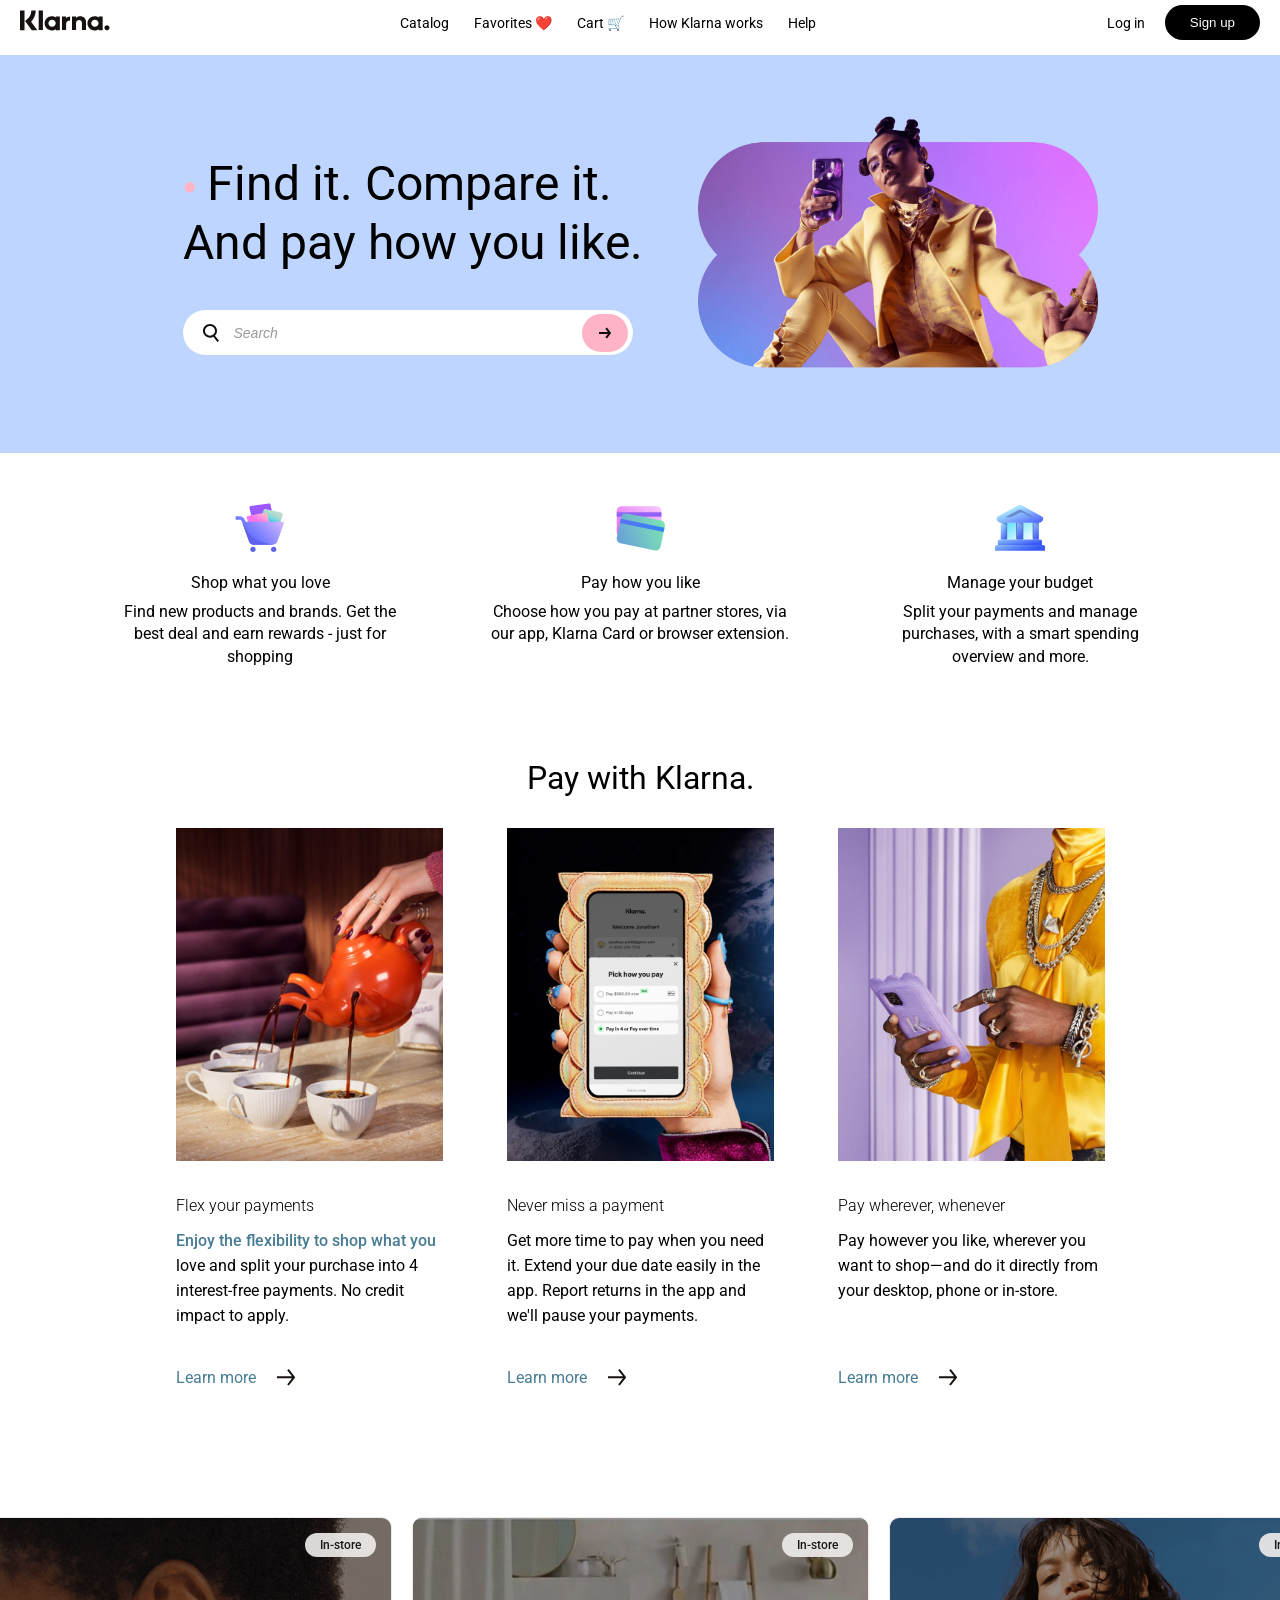
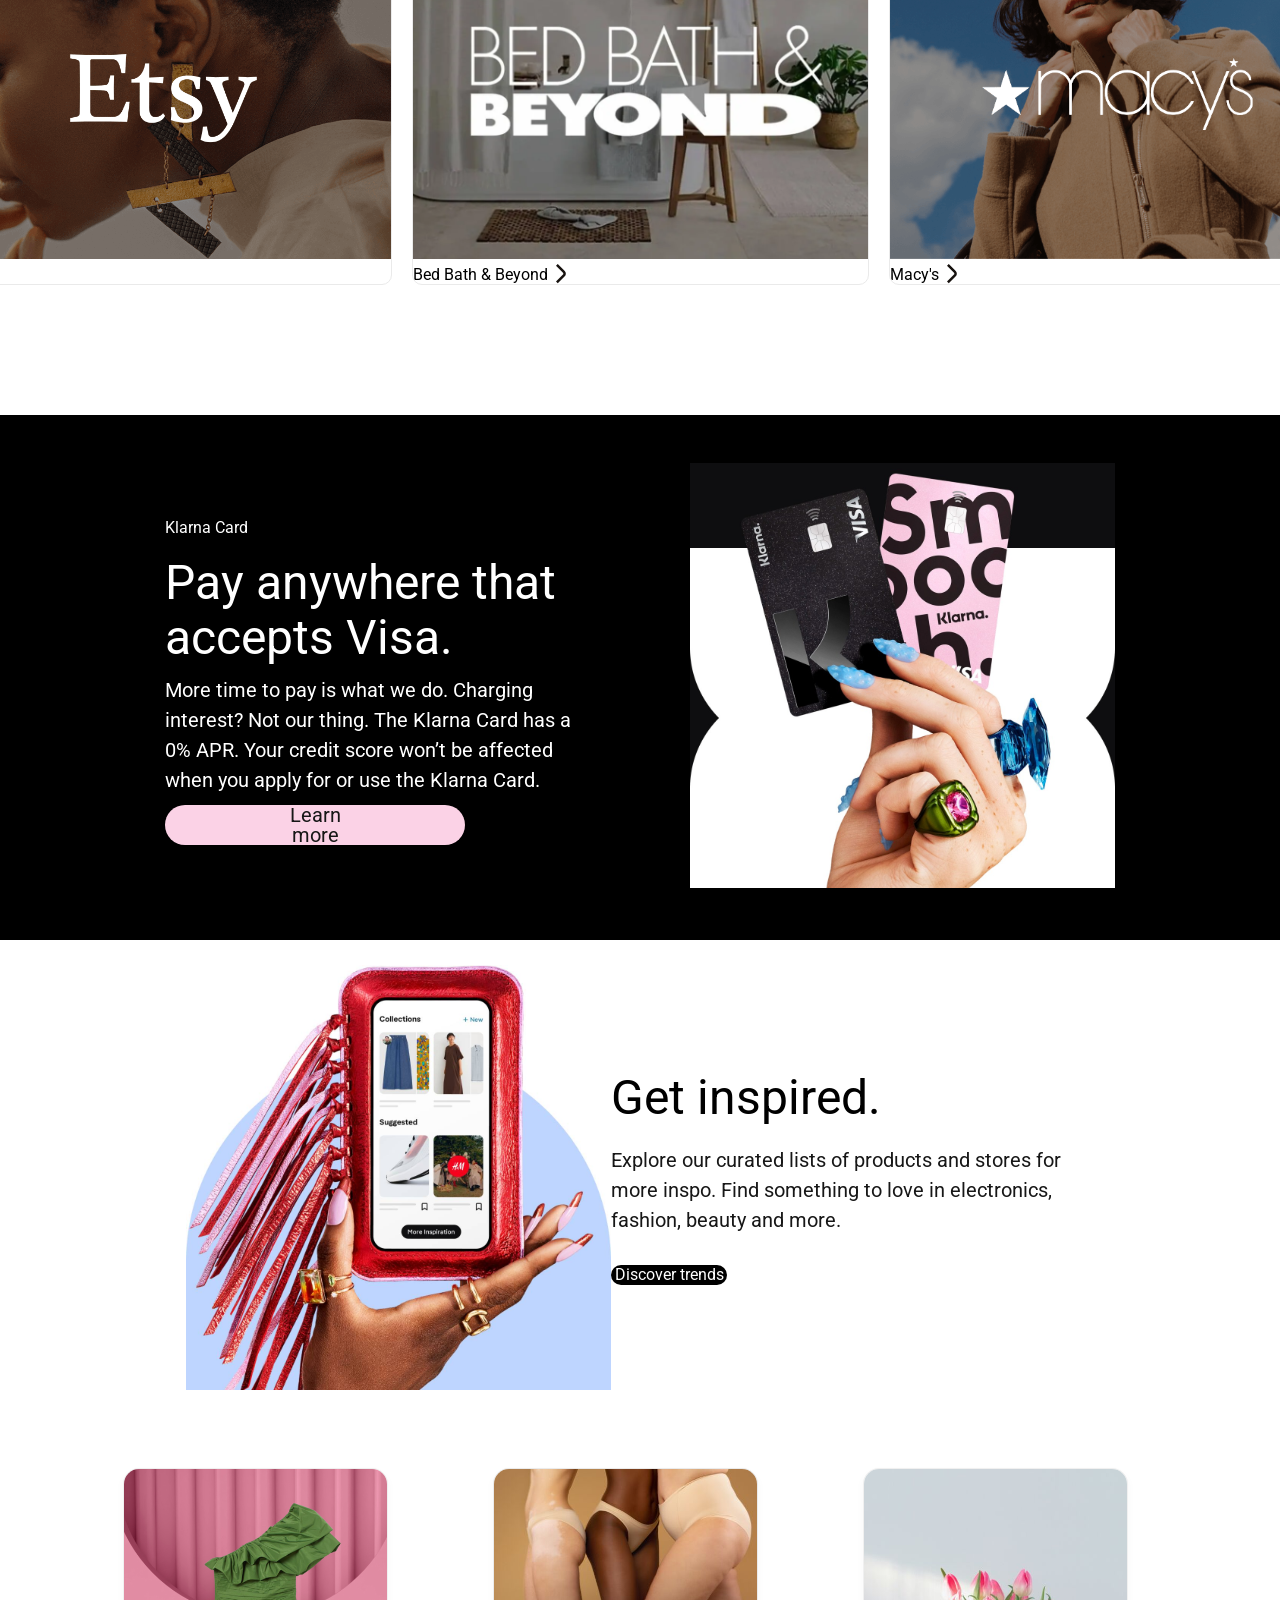
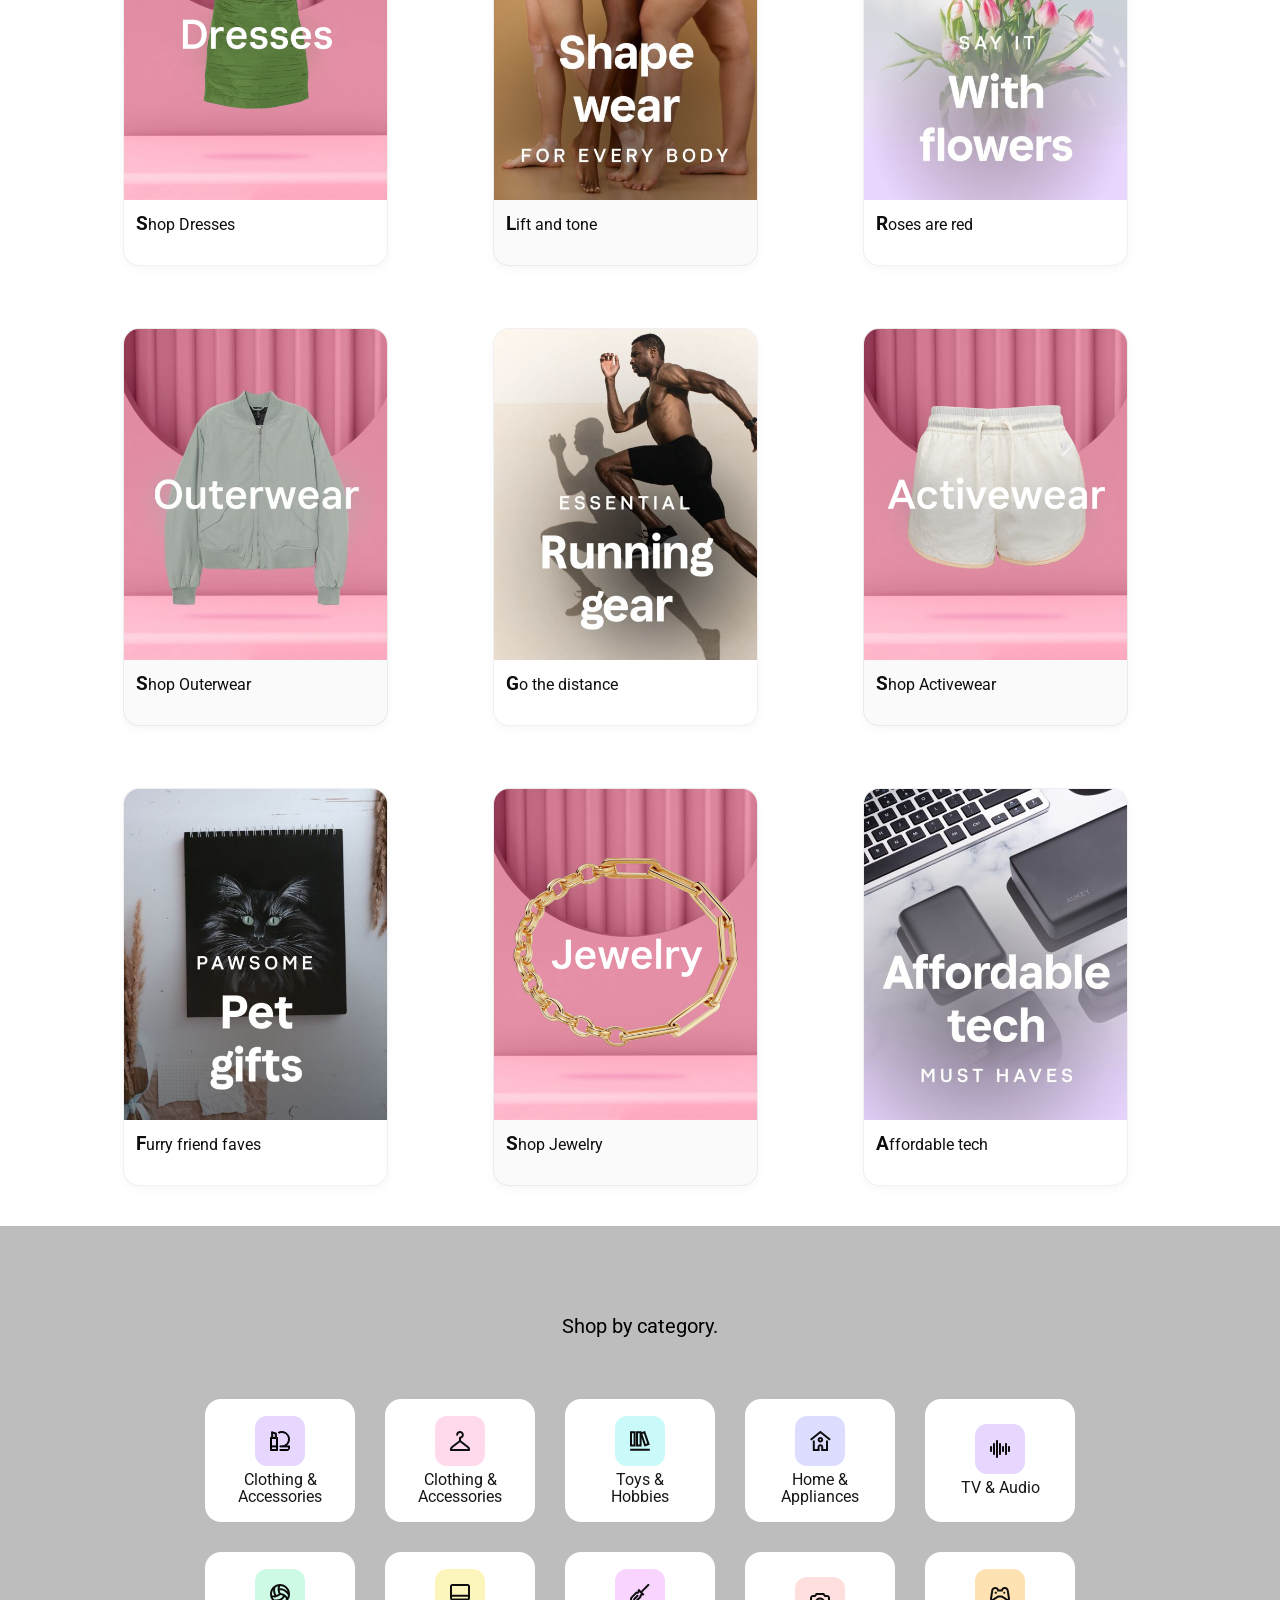
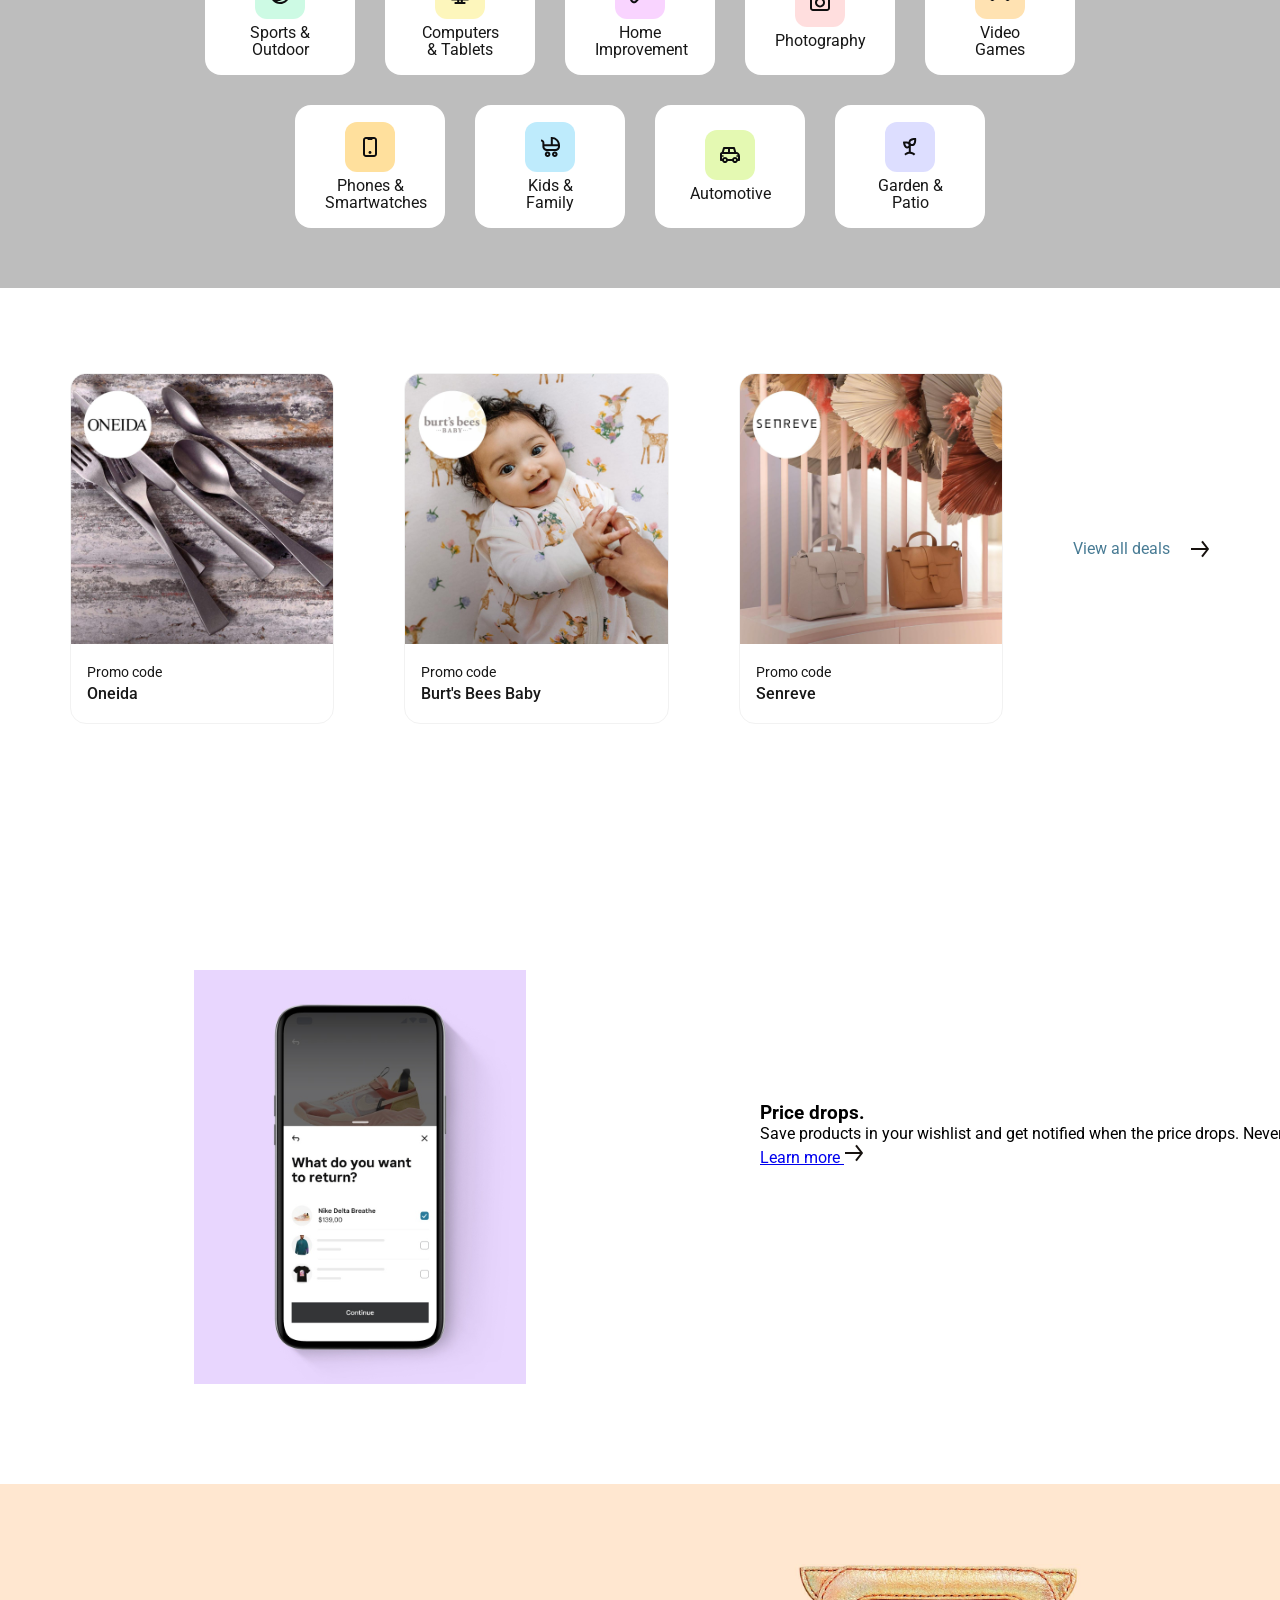
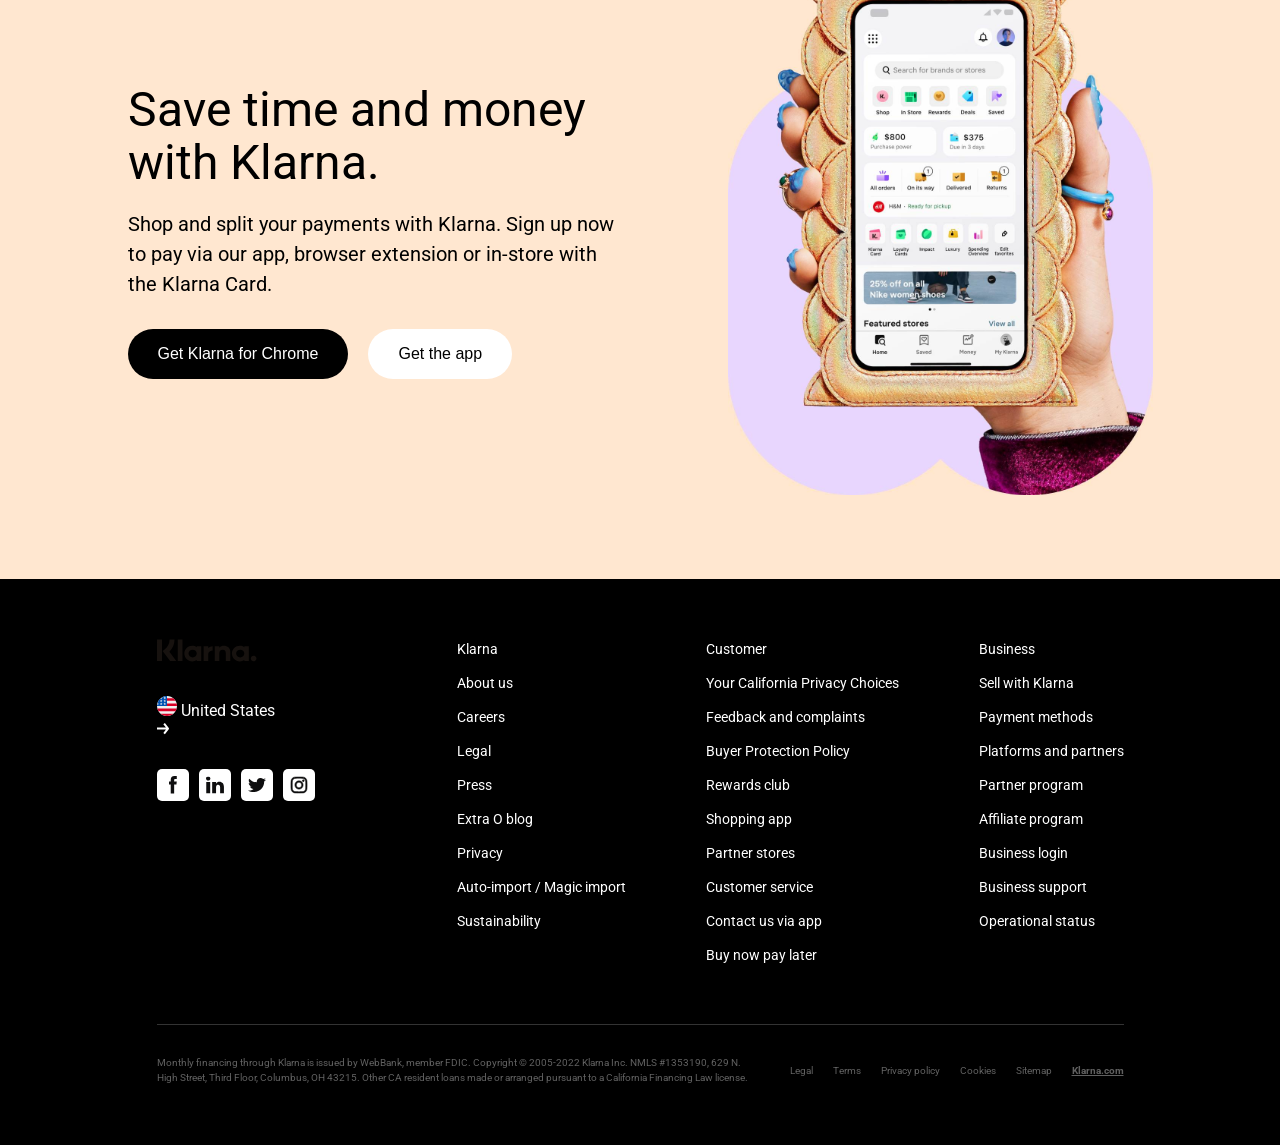
==== admin/admin.html @ 352185d2 "feat: complete lab 8 - forms, validation, routing, reviews, admin dashboard" ====
<!doctype html>
<html lang="ru">
  <head>
    <meta charset="UTF-8" />
    <meta name="viewport" content="width=device-width, initial-scale=1.0" />
    <link href="https://fonts.googleapis.com/css2?family=Roboto:wght@400;500;700&display=swap" rel="stylesheet" />
    
    <link rel="stylesheet" href="../css/base.css" />
    <link rel="stylesheet" href="../css/desktop.css" />
    <link rel="stylesheet" href="../css/tablet.css" media="screen and (min-width: 769px) and (max-width: 1024px)" />
    <link rel="stylesheet" href="../css/mobile.css" media="screen and (max-width: 768px)" />
    
    <!-- Подключаем новый файл со стилями админки -->
    <link rel="stylesheet" href="admin.css" />
    
    <title>Admin Dashboard - Klarna</title>
  </head>
  <body style="font-family: 'Roboto', sans-serif; background-color: #f9f9f9;">
    <!-- Динамическая шапка -->
    <div id="header-placeholder"></div>

    <main class="admin-dashboard">
      <h1 style="font-size: 32px; margin: 40px 0; font-weight: 700; color: #171717; text-align: center;">Admin Dashboard</h1>
      
      <!-- Сетка Дашборда -->
      <div class="admin-grid">
          
          <!-- Левая колонка: Форма добавления/редактирования товара -->
          <div class="admin-card">
              <h2 id="form-title">Add New Product</h2>
              <form id="product-form" novalidate>
                  <input type="hidden" id="prod-id">
                  
                  <div class="form-group">
                      <label>Product Name *</label>
                      <input type="text" id="prod-name" required>
                      <div class="error-message">Name is required</div>
                  </div>
                  
                  <div style="display: flex; gap: 15px;">
                      <div class="form-group" style="flex: 1;">
                          <label>Price ($) *</label>
                          <input type="number" id="prod-price" min="1" required>
                          <div class="error-message">Price > 0</div>
                      </div>
                      <div class="form-group" style="flex: 1;">
                          <label>Rating (0-5) *</label>
                          <input type="number" id="prod-rating" step="0.1" min="0" max="5" required>
                          <div class="error-message">0.0 - 5.0</div>
                      </div>
                  </div>

                  <div style="display: flex; gap: 15px;">
                      <div class="form-group" style="flex: 1;">
                          <label>Category *</label>
                          <input type="text" id="prod-category" placeholder="e.g. Fashion" required>
                          <div class="error-message">Required</div>
                      </div>
                      <div class="form-group" style="flex: 1;">
                          <label>Gender</label>
                          <select id="prod-gender">
                              <option value="unisex">Unisex</option>
                              <option value="male">Male</option>
                              <option value="female">Female</option>
                          </select>
                      </div>
                  </div>

                  <div class="form-group">
                      <label>Image URL *</label>
                      <input type="text" id="prod-image" placeholder="https://..." required>
                      <div class="error-message">Valid URL required</div>
                  </div>

                  <div class="form-group">
                      <label>Description *</label>
                      <input type="text" id="prod-desc" required>
                      <div class="error-message">Description is required</div>
                  </div>

                  <button type="submit" id="btn-save-prod" class="button_hero_11 button_black_11" style="width: 100%; border-radius: 50px; opacity: 0.5; pointer-events: none;" disabled>Save Product</button>
                  <button type="button" id="btn-cancel-edit" class="button_hero_11 button_white_11" style="width: 100%; border-radius: 50px; margin-top: 10px; display: none; border: 1px solid #ccc;">Cancel Edit</button>
              </form>
          </div>

          <!-- Правая колонка: Список товаров -->
          <div class="admin-card">
              <h2>Product List</h2>
              <div class="admin-table-container">
                  <table class="admin-table">
                      <thead>
                          <tr>
                              <th>Img</th>
                              <th>Name</th>
                              <th>Price</th>
                              <th>Actions</th>
                          </tr>
                      </thead>
                      <tbody id="admin-product-list">
                          <!-- Товары загрузятся сюда -->
                      </tbody>
                  </table>
              </div>
          </div>
      </div>

      <!-- СЕКЦИЯ 2: УПРАВЛЕНИЕ ОТЗЫВАМИ -->
      <div class="admin-card" style="width: 100%; margin-top: 30px;">
          <h2 style="color: #d32f2f;">Manage Feedbacks 💬</h2>
          
          <!-- Фильтры отзывов -->
          <div style="display: flex; flex-wrap: wrap; gap: 15px; margin-bottom: 25px; align-items: center;">
              <div>
                  <label for="filter-fb-product" style="font-size: 14px; font-weight: 500; margin-right: 5px; color: #666;">Filter by Product:</label>
                  <select id="filter-fb-product" style="padding: 10px; border-radius: 8px; border: 1px solid #ccc; cursor: pointer; background: #fff; font-family: 'Roboto', sans-serif; font-size: 14px;">
                      <option value="all">-- All Products --</option>
                  </select>
              </div>
              <div>
                  <label for="filter-fb-user" style="font-size: 14px; font-weight: 500; margin-right: 5px; color: #666;">Filter by User:</label>
                  <select id="filter-fb-user" style="padding: 10px; border-radius: 8px; border: 1px solid #ccc; cursor: pointer; background: #fff; font-family: 'Roboto', sans-serif; font-size: 14px;">
                      <option value="all">-- All Users --</option>
                  </select>
              </div>
          </div>

          <!-- Таблица отзывов -->
          <div class="admin-table-container">
              <table class="admin-table">
                  <thead>
                      <tr>
                          <th>User</th>
                          <th>Product</th>
                          <th>Feedback Text</th>
                          <th>Date</th>
                          <th>Actions</th>
                      </tr>
                  </thead>
                  <tbody id="admin-feedback-list">
                      <!-- Отзывы загрузятся сюда -->
                  </tbody>
              </table>
          </div>
      </div>
    </main>

    <!-- Динамический футер -->
    <div id="footer-placeholder"></div>

    <script src="../components.js"></script>
    <script src="admin.js"></script>
  </body>
</html>
---- css/base.css ----
.header__burger {
    display: none; 
    width: 30px;
    height: 20px;
    flex-direction: column;
    justify-content: space-between;
    cursor: pointer;
}

.header__burger span {
    display: block;
    height: 2px;
    width: 100%;
    background-color: #000;
}

[class^="card_"] {
    transition: all 0.5s cubic-bezier(0.4, 0, 0.2, 1);
    will-change: transform, filter;
}

@keyframes pulse-black {
    0% { box-shadow: 0 0 0 0 rgba(0,0,0, 0.4); }
    70% { box-shadow: 0 0 0 10px rgba(0,0,0, 0); }
    100% { box-shadow: 0 0 0 0 rgba(0,0,0, 0); }
}

@keyframes float-img {
    0% { transform: translateY(0px); }
    50% { transform: translateY(-15px); }
    100% { transform: translateY(0px); }
}

@keyframes moveGradient {
    0% { background-position: 0% 50%; }
    100% { background-position: 100% 50%; }
}

@keyframes blurIn {
    from { filter: blur(10px); opacity: 0; }
    to { filter: blur(0); opacity: 1; }
}

::selection {
    background-color: #FFB3C7;
    color: #fff;
}

input::placeholder {
    color: #999;
    font-style: italic;
    transition: transform 0.3s ease, opacity 0.3s ease;
}

.hero_1 {
    animation: blurIn 1.5s ease-out;
}

.hero_1 h1::before {
    content: '●';
    color: #ffb3c7;
    font-size: 20px;
    margin-right: 10px;
    vertical-align: middle;
}

.hero_1 h1::first-letter {
    font-size: 1.2em;
    font-weight: 700;
}

.catalog__title::first-letter {
    font-size: 1.2em;
    font-weight: 700;
}

.description_1_column_1_hero_3::first-line {
    color: #487B94;
    font-weight: 500;
}

a, button, .deal-card, [class^="card_"] {
    transition: all 0.3s ease;
}

@keyframes float-img {
    0%, 100% { transform: translateY(0); }
    50% { transform: translateY(-15px); }
}

@keyframes icon-pop {
    0% { transform: scale(1); }
    50% { transform: scale(1.2); }
    100% { transform: scale(1); }  
}
---- css/desktop.css ----
/*-------------------------------------------*/
/*----------      АНИМАЦИИ       ------------*/
/*-------------------------------------------*/

.header__nav a {
    position: relative;
    padding: 5px 0;
}

.header__nav a::after {
    content: '';
    position: absolute;
    width: 100%;
    height: 3px; 
    bottom: 0;
    left: 0;
    background: linear-gradient(90deg, #ffb3c7, #e7d6fd, #ffb3c7);
    background-size: 200% auto;
    transform: scaleX(0);
    transform-origin: left; 
    transition: transform 0.4s cubic-bezier(0.86, 0, 0.07, 1);
}

.header__nav a:hover::after {
    transform: scaleX(1);
    animation: moveGradient 2s linear infinite;
}

.header__logo img:hover {
    transform: skewX(-10deg);
}

.header__auth .btn-black {
    animation: pulse-black 2s infinite;
}

.text:focus {
    outline: none !important; 
    background-color: transparent !important;
}

.search-box:focus-within {
    border-color: #000000 !important;
    box-shadow: 0 0 10px rgba(0, 0, 0, 0.05); 
}

.benefit-backet:hover img {
    transform: scale(1.2) rotate(5deg);
    transition: 0.4s cubic-bezier(0.175, 0.885, 0.32, 1.275);
}

.catalog__grid div:nth-child(even) {
    background-color: #fafafa;
}

.catalog__grid:hover div:not(:hover) {
    opacity: 0.7;
    filter: grayscale(0.3) blur(1px);
}

.deal-card:hover {
    box-shadow: 0 15px 30px rgba(0,0,0,0.1);
    transform: translateY(-5px);
}

.social-wrap:hover {
    opacity: 0.6;
    transform: rotate(10deg);
}

.footer__extra-links a:last-child {
    font-weight: 700;
    text-decoration: underline;
}

.search-btn-arrow:active,
.button_background_hero_5:active,
.button_background_hero_6:active,
.button_hero_11:active,
.btn-black:active {
    transform: scale(0.92);
    transition: 0.1s;
}

.catalog__grid:hover div:not(:hover) {
    opacity: 1;
    filter: none;
}

.hero__image {
    animation: float-img 4s ease-in-out infinite;
}

.benefit-backet:hover img, 
.benefit-card:hover img, 
.benefit-temple:hover img {
    animation: icon-pop 0.4s ease-out forwards;
}

.benefit-backet img, 
.benefit-card img, 
.benefit-temple img {
    transition: filter 0.3s ease;
}

.benefit-backet:hover img, 
.benefit-card:hover img, 
.benefit-temple:hover img {
    filter: drop-shadow(0 5px 15px rgba(255, 179, 199, 0.4));
}

.catalog__grid:hover [class^="card_"] {
    filter: brightness(0.7) grayscale(0.2);
    opacity: 0.8;
    transform: scale(0.98); 
}

.catalog__grid [class^="card_"]:hover {
    filter: brightness(1.1) grayscale(0); 
    opacity: 1;
    transform: scale(1.05) translateY(-10px); 
    box-shadow: 0 20px 40px rgba(0,0,0,0.2);
    z-index: 10; 
}

/*-------------------------------------------*/
/*------------      HEADER       ------------*/
/*-------------------------------------------*/

* {
    margin: 0;
    padding: 0;
    box-sizing: border-box;
}

body {
    font-family: 'Roboto', sans-serif;
}

.header {
    padding: 5px 0px;
}

.container {
    width: 100%;
    max-width: 1440px;
    margin: 0 auto;
    padding: 0 20px;
    display: flex;
    justify-content: space-between;
    align-items: center;
}

.header__nav {

    width: 50%;
    display: flex;
    justify-content: center;
    gap: 25px;
}

.header__nav a {
    text-decoration: none;
    color: #000;
    font-size: 14px;
    white-space: nowrap;
}

.header__auth {
    display: flex;
    align-items: center;
    gap: 20px;
}

.login-link {
    text-decoration: none;
    color: #000;
    font-size: 14px;
}

.btn-black {
    background: #000;
    color: #fff;
    padding: 10px 25px;
    border-radius: 100px;
    border: none;
    font-weight: 500;
    cursor: pointer;
    white-space: nowrap;
}

.header__burger {
    display: none;
    flex-direction: column;
    justify-content: space-between;
    width: 25px;
    height: 18px;
    cursor: pointer;
}

.header__burger span {
    width: 100%;
    height: 2px;
    background: #000;
    border-radius: 2px;
}

/*-------------------------------------------*/
/*------------      БЛОК 2       ------------*/
/*-------------------------------------------*/

.hero_1 {
    background-color: #BDD5FF;
    width: 100%;
    display: flex;
    justify-content: center;
    overflow: hidden; 
    margin-top: 10px;
}

.hero__container {
padding: 60px 160px;
flex: 1 0 0;
display: flex;
width: 1440px;
justify-content: center;
align-items: center;
align-content: space-between;
align-self: stretch;
flex-wrap: wrap;
gap: 55px;
}
.hero_1 h1{
    color: #000;
    font-family: Roboto;
    font-size: clamp(32px, 4vw, 48px);
    font-style: normal;
    font-weight: 400;
    line-height: 55px;
    margin-top: 3px;
    margin-left: 0px;
    white-space: nowrap;
}
.hero__image{
     width: clamp(350px, 40vw, 400px);
    height: auto; 
    object-fit: contain;
}
.hero__left {
    display: flex;
    flex-direction: column;
    justify-content: center;
    gap: 40px;
    
}
.search-box {
    display: flex;
    align-items: center;
    background-color: #fff;
    border-radius: 30px;
    width: clamp(390px, 100%, 450px);
    
    height: 45px;
    padding-right: 5px;
}
.text {
    flex: 1;
    border: none;
    outline: none;
    padding: 0 15px;
    font-size: 14px;
    background: transparent;
}
.search-btn-icon {
    display: flex;
    align-items: center;
    border: none;
    background: transparent;
    padding-left: 20px;
}
.search-btn-arrow{
    display: flex;
padding: 13px 17px;
justify-content: center;
align-items: center;
border-radius: 100px;
background: #FFB3C7;
border: none;

/*-------------------------------------------*/
/*------------      БЛОК 2       ------------*/
/*-------------------------------------------*/


}
.benefits {
    max-width: 1440px;
    margin: 0 auto;
    padding: 50px clamp(20px, 5vw, 100px); 
    display: flex;
    flex-wrap: wrap;
    justify-content: center;
    column-gap: clamp(15px, 5vw, 40px);
    gap: clamp(80px, 5vw, 200px);
    box-sizing: border-box;
}
.benefit-backet, 
.benefit-card, 
.benefit-temple {
    display: flex;
    flex-direction: column;
    align-items: center;
    width: 100%;
    max-width: 300px; 
}

.benefit-backet__content {
    margin-top: 30px;
    text-align: center;
}

.Shop,
.Pay,
.Manage {
    margin-top: -10px;
    margin-bottom: 9px;
    display: block;
}
.benefit-backet__content p:not([class]) { 
    font-size: clamp(12px, 5vw, 16px);
    line-height: 1.4;
    text-align: center;
}

/*-------------------------------------------*/
/*------------      БЛОК 3       ------------*/
/*-------------------------------------------*/


.hero_3{
    margin-top: 2px;
}
.cntr_text_hero_3{
    color: #000;
    text-align: center;
    font-family: Roboto;
    font-size: clamp(24px, 5vw, 32px);
    font-style: normal;
    font-weight: 400;
    line-height: 40px;
    margin-top: 40px;
}

.columns_hero_3 {
    display: flex;
    justify-content: center;
    align-items: stretch;
    gap: clamp(10px, 5vw, 130px);
    margin-top: 30px;
}

.heading_1_column_1_hero_3,
.heading_2_column_1_hero_3,
.heading_3_column_1_hero_3 {
    color: #000;
    font-family: Roboto, sans-serif;
    font-size: 16px;
    font-weight: 300; 
    line-height: 1.2;
}
.description_1_column_1_hero_3,
.description_2_column_1_hero_3,
.description_3_column_1_hero_3 {
    color: #000;
    font-family: Roboto, sans-serif;
    font-size: 16px;
    font-weight: 400;
    line-height: 25px;
}
.columns_1_hero_3,
.columns_2_hero_3,
.columns_3_hero_3 {
    max-width: 267px;
    width: 100%;
    display: flex;
    flex-direction: column;
}
.text_column_1_hero_3,
.text_column_2_hero_3,
.text_column_3_hero_3 {
    display: flex;
    flex-direction: column;
    gap: 13px;
    margin-top: 31px;
    flex-grow: 1;
}

.text_hero_3 {
    color: #487B94;
    font-family: Roboto, sans-serif;
    font-size: clamp(12px, 5vw, 16px);
    display: flex;
    align-items: center;
    gap: 21px;
    cursor: pointer;
}
.Learn_more_vector_hero_3{
display: inline-flex;
align-items: center;
content: space-between;
margin-top: 40px;
}

.vector_hero3 {
    width: 18px; 
    height: auto;
}

.columns_3_hero_3.is-duplicate,
.columns_2_hero_3.is-duplicate,
.columns_1_hero_3.is-duplicate{
    display: none;
}

/*-------------------------------------------*/
/*------------      БЛОК 4       ------------*/
/*-------------------------------------------*/

.columns_1_hero_4.is-duplicate {
    display: none;
}


.hero_4 {
    background-color: #ffffff;
    padding: 90px 0;
}

.columns_hero_4 {
    display: flex;
    flex-direction: row !important;
    flex-wrap: nowrap !important;
    overflow-x: auto;
    scroll-snap-type: x mandatory;
    padding: 40px 40px !important; 
    justify-content: center !important; 
    gap: 20px !important;
    scrollbar-width: none;
    width: 100%;
}
.columns_1_hero_4 {
    flex-shrink: 0; 
    width: 100%;
    max-width: 457px; 
    height: 368px;
    background: #FFFFFF;
    border: 1px solid #EAEAEA;
    border-radius: 10px;
    overflow: hidden;
    display: flex;
    flex-direction: column;
}

.pictire_1_hero_4 img {
    
    width: 100%;
    height: 100%;
    object-fit: cover; 
    display: block;
}

.pictire_1_hero_4 {
    position: relative;
}
.tag_in_store {
    position: absolute; 
    top: 15px;          
    right: 15px;        
    background: rgba(240, 238, 235, 0.9);
    padding: 5px 15px;
    border-radius: 20px;
    font-family: Roboto, sans-serif;
    font-size: 12px;
    font-weight: 500;
    color: #171717;
    z-index: 2;         
}

.Learn_more_vector_hero_4 {
    display: flex;
    align-items: center;
    flex-grow: 1;
    align-items: flex-end;
}

.text_hero_4 {
    color: #000;
    font-family: Roboto, sans-serif;
    font-size: 16px;
    font-weight: 400;
    display: flex;
    align-items: center;
    gap: 8px;
    cursor: pointer;
    margin: 0;           
    line-height: 1.2;    
}

.vector_hero4 {
    width: 10px;
    height: auto;
}

/*-------------------------------------------*/
/*------------      БЛОК 5       ------------*/
/*-------------------------------------------*/

.background-color_5 {
    background: #000;
    display: flex;
    justify-content: center;
    padding: 60px 0;
    height: 525px; 
}
.hug_hero_5{
display: flex;
justify-content: center;
align-items: center;
gap: 50px;
flex: 1 0 0; 
}
.column_1_hero_5{
display: flex;
width: 425px;
height: 335px;
flex-direction: column;
justify-content: center;
align-items: flex-start;
gap: 10px;
}

.image_column_2_hero_5 {
    width: clamp(250px, 35vw, 450px);
    margin: 0 auto;
}
.text_1_column_1_hero_5{
    color: #FFF;
font-family: Roboto;
font-size: 16px;
font-style: normal;
font-weight: 400;
line-height: 35px;
}
.text_2_column_1_hero_5{
    color: #FFF;
font-family: Roboto;
font-size: 48px;
font-style: normal;
font-weight: 400;
line-height: 55px;
align-self: stretch;
}
.text_3_column_1_hero_5{
 color: #FFF;
font-family: Roboto;
font-size: 20px;
font-style: normal;
font-weight: 400;
line-height: 30px;
}
.button_background_hero_5{
display: flex;
width: 300px;
height: 40px;
flex-direction: column;
justify-content: center;
align-items: center;
gap: 10px;
flex-shrink: 0;
border-radius: 50px;
background: #FBD2E6;
}
.text_button_hero_5{
 color: #171717;
text-align: center;
font-family: Roboto;
font-size: 20px;
font-style: normal;
font-weight: 400;
line-height: 20px;
width: 102px;   
}

/*-------------------------------------------*/
/*------------      БЛОК 6       ------------*/
/*-------------------------------------------*/

.background-color_6 {
    display: flex;
    justify-content: center;
    align-items: center;
    align-self: stretch;
    background-color: rgb(255, 255, 255);
    width: 100%;
    height: 475px;
}

.hug_hero_6 {
    display: flex;
    flex-direction: row;    
    width: 908px;         
    height: 425px;        
    justify-content: space-between; 
    align-items: center;
    flex-wrap: nowrap;
    box-sizing: border-box;
}

.column_1_hero_6 {
    width: 425px;
    height: 425px;
}

.image_column_1_hero_6 {
    width: 425px;
    height: auto;
}

.column_2_hero_6 {
    display: flex;
    flex-direction: column; 
    align-items: flex-start;
    justify-content: center;
    height: auto;
    gap: 30px;
}


.text_1_column_2_hero_6 {
    color: #000;
    font-family: Roboto;
    font-size: 48px;
    font-weight: 400;
    line-height: 55px;
}

.text_2_column_2_hero_6 {
    color: #171717;
    font-family: Roboto;
    font-size: 20px;
    font-weight: 400;
    line-height: 30px;
    margin-top: -10px;
}

.button_background_hero_6 {
    display: flex;
    width: 116px;
    height: 20px;       
    justify-content: center;
    align-items: center;
    border-radius: 50px;
    background: #000;
}

.text_button_hero_6 {
    color: #FFF;
font-family: Roboto;
font-size: 16px;
font-style: normal;
font-weight: 400;
line-height: 20px;
}
.column_2_hero_6 p {
    margin: 0;
}

/*-------------------------------------------*/
/*------------      БЛОК 7       ------------*/
/*-------------------------------------------*/

.hero_7{
    margin-top: 20px;
    margin-left: -30px;
}
.catalog__grid {
    display: grid;
    margin: 0 auto; 
    max-width: 1440px; 
    grid-template-columns: repeat(3, 265px);
    row-gap: 49px;
    column-gap: 105px;
    justify-content: center;
    padding: 20px 0;
}

.catalog__card {
    display: flex;
    flex-direction: column;
    gap: 15px;
}

.catalog__title {
    color: #0E0E0F;
    font-family: Roboto;
    font-size: 16px;
    font-style: normal;
    font-weight: 400;
    line-height: 25px;
    width: auto;
    margin-left: 12px;
    margin-top: 7px;
}

.img_1_hero_7.svg,
.img_2_hero_7.svg,
.img_3_hero_7.svg,
.img_4_hero_7.svg,
.img_5_hero_7.svg,
.img_6_hero_7.svg,
.img_7_hero_7.svg,
.img_8_hero_7.svg,
.img_9_hero_7.svg{
width: 265px;
height: 331px;
}

.card_1_hero_7,
.card_2_hero_7,
.card_3_hero_7,
.card_4_hero_7,
.card_5_hero_7,
.card_6_hero_7,
.card_7_hero_7,
.card_8_hero_7,
.card_9_hero_7{
    background: #FFFFFF;
    border: 1px solid rgba(2, 14, 15, 0.06);
    overflow: hidden;
    box-shadow: 0px 4px 10px rgba(0, 0, 0, 0.03);
    padding: 0px 0px;
    padding-bottom: 28px;
    border-radius: 16px;
    margin-top: 13px;
}

/*-------------------------------------------*/
/*------------      БЛОК 8       ------------*/
/*-------------------------------------------*/

.hero_8 {
    display: flex;
    height: auto;
    padding: 60px clamp(20px, 10%, 250px); 
    flex-direction: column;
    justify-content: center;
    align-items: center;
    margin-top: 20px;
    background: #BDBDBD;
}

.text_hero_8{
    color: #000;
font-family: Roboto;
font-size: 20px;
font-style: normal;
font-weight: 400;
line-height: 20px;
}
.categories__grid {
    display: flex;         
    flex-wrap: wrap;        
    gap: 30px;            
    justify-content: center;
    max-width: 900px;       
    margin: 33px auto 0;
}

.category__card {
    background: #FFF;
    border-radius: 16px;
    height: 123px;
    width: 150px;
    display: flex;
    flex-direction: column;
    justify-content: center;
    align-items: center;
    gap: 6px;
}

.category__icon-wrapper {
    width: 50px;
    height: 50px;
    border-radius: 12px;
    display: flex;
    align-items: center;
    justify-content: center;
}
.text_hero_8{
    color: #000;
font-family: Roboto;
font-size: 20px;
font-style: normal;
font-weight: 400;
line-height: 20px;
margin-top: 30px;
}
.category__name{
    color: #171717;
text-align: center;
font-family: Roboto;
font-size: 16px;
font-style: normal;
font-weight: 400;
line-height: 16.8px; 
width: 90px;
}
.countauner_hero_8 {
    display: flex;
    flex-direction: column;
    align-items: center;
    gap: 30px; 
    width: 100%;
}

/*-------------------------------------------*/
/*------------      БЛОК 9       ------------*/
/*-------------------------------------------*/

.hero_9 {
    display: flex;
    justify-content: center;
    align-items: center;
    padding: 60px 0;
    background-color: #fff;
}

.deals__grid {
    display: flex; 
    justify-content: space-between;
    align-items: center;
    max-width: 1140px;
    width: 100%;
    margin: 0 auto;
    gap: 70px;
    margin-top: 25px;
}

.deal-card {
    background: #FFF;
    border-radius: 16px;
    border: 1px solid #F2F2F2; 
    overflow: hidden;
    width: 270px; 
    display: flex;
    flex-direction: column;
    transition: transform 0.2s;
}

.deal-card__image {
    position: relative;
    width: 100%;
    height: 270px; 
}

.deal-card__image img {
    width: 100%;
    height: 100%;
    object-fit: cover; 
}

.deal-card__content {
    padding: 20px 16px;
    display: flex;
    flex-direction: column;
    gap: 4px;
}

.deal-card__label {
    margin: 0;
    color: #171717;
    font-size: 14px;
    font-weight: 400;
}

.deal-card__title {
    margin: 0;
    color: #171717;
    font-size: 16px;
    font-weight: 500; 
}

.deals__view-all {
    display: flex;
    align-items: center;
    gap: 20px;
    margin-left: auto;
    white-space: nowrap;
}

.view-all-link {
    color: #487B94;
    font-family: Roboto;
    font-size: 16px;
    font-weight: 400;
    text-decoration: none;
}

.icon_hero_9 {
    width: 20px;
    height: auto;
}

/*-------------------------------------------*/
/*------------      БЛОК 10       ------------*/
/*-------------------------------------------*/

.hero_10 {
    padding: 80px 0;
}

.carousel-viewport {
    display: flex;
    overflow-x: auto; 
    scroll-snap-type: x mandatory;
    scroll-padding: 0 40px;
    padding: 20px 40px !important;
    gap: 30px;
    scrollbar-width: none; 
}

.carousel-viewport::-webkit-scrollbar { display: none; }

.carousel-track {
    display: flex;
    gap: 30px;
}

.carousel-slide {
    flex: 0 0 1440px; 
    scroll-snap-align: center;
    display: flex;
    flex-direction: row; 
    height: 500px;
    border-radius: 32px;
    overflow: hidden;
    background-color: #ffffff; 
}

.slide-image {
    flex: 1;
    display: flex;
    justify-content: center;
    align-items: flex-end;
    padding-top: 40px;
}

.slide-image img {
    height: 90%;
    object-fit: contain;
}

.slide-content {
    flex: 1;
    padding: 0 80px;
    background-color: #fff;
    display: flex;
    flex-direction: column;
    justify-content: center;
}

.carousel-btn { display: none !important; }

/*-------------------------------------------*/
/*------------      БЛОК 11       ------------*/
/*-------------------------------------------*/

.background-color_11 {
    display: flex;
    justify-content: center;
    align-items: center;
    background: #FFE7D0;
    padding: 80px 40px;
    min-height: 531px;
}

.hug_hero_5 {
    display: flex;
    flex-direction: row; 
    align-items: center;
    justify-content: center;
    gap: 100px;
    width: 100%;
    max-width: 1200px;
}

.column_1_hero_11 {
    display: flex;
    flex-direction: column;
    align-items: flex-start;
    text-align: left;
    max-width: 500px;
}

.text_1_column_1_hero_11 p {
    font-size: 48px;
    line-height: 1.1;
    font-weight: 400;
    margin-bottom: 20px;
}

.text_2_column_1_hero_11 p {
    font-size: 20px;
    line-height: 1.5;
    margin-bottom: 30px;
}

.buttons_hero_11 {
    display: flex;
    gap: 20px;
}

.button_hero_11 {
    height: 50px;
    padding: 0 30px;
    border-radius: 100px;
    font-size: 16px;
    border: none;
    cursor: pointer;
    transition: 0.3s;
}

.button_black_11 { background: #000; color: #fff; }
.button_white_11 { background: #fff; color: #000; }

.column_2_hero_5 img {
    width: 100%;
    max-width: 450px;
    height: auto;
}

/*-------------------------------------------*/
/*------------      FOOTER       ------------*/
/*-------------------------------------------*/

.footer_12 {
    background-color: #000;
    color: #fff;
    padding: 60px 20px;
    display: flex;
    flex-direction: column;
    align-items: center;
}

.footer__container {
    display: flex;
    justify-content: center;
    align-items: flex-start;
    gap: 80px;
    width: 100%;
    max-width: 1200px;
}

.footer__brand {
    display: flex;
    flex-direction: column;
    gap: 30px;
    width: 220px;
}

.footer__logo {
    width: 100px;
    height: auto;
}

.footer__col ul {
    list-style: none;
    display: flex;
    flex-direction: column;
    gap: 15px;
}

.footer__col a {
    color: #fff;
    font-size: 14px;
    text-decoration: none;
    transition: opacity 0.3s;
}

.footer__col a:hover {
    opacity: 0.7;
}

/* Соцсети */
.footer__socials {
    display: flex;
    gap: 10px;
}

.social-wrap {
    display: flex;
    justify-content: center;
    align-items: center;
    background-color: #fff;
    border-radius: 5px;
    width: 32px;
    height: 32px;
}

.social-wrap img {
    width: 18px;
    height: 18px;
}

.footer__bottom {
    margin-top: 60px;
    padding-top: 30px;
    border-top: 1px solid #333;
    display: flex;
    justify-content: space-between;
    align-items: center;
    width: 100%;
    max-width: 1200px;
    gap: 20px;
}

.footer__legal-text {
    font-size: 10px;
    color: #606060;
    max-width: 600px; 
    line-height: 1.5;
}

.footer__extra-links {
    display: flex;
    gap: 20px;
}

.footer__extra-links a {
    color: #606060;
    font-size: 10px;
    text-decoration: none;
}

.black-slider {
    -webkit-appearance: none;
    width: 130px;
    height: 4px;
    background: #e0e0e0;
    border-radius: 5px;
    outline: none;
}

.black-slider::-webkit-slider-thumb {
    -webkit-appearance: none;
    appearance: none;
    width: 16px;
    height: 16px;
    border-radius: 50%;
    background: #000;
    cursor: pointer;
    border: 2px solid #fff;
    box-shadow: 0 0 0 1px #000;
    transition: transform 0.2s ease;
}

.black-slider::-webkit-slider-thumb:hover {
    transform: scale(1.2);
}

.nav-icon-btn:hover {
    transform: translateY(-3px);
    box-shadow: 0 6px 15px rgba(0,0,0,0.1) !important;
    border-color: #000 !important;
}
---- css/tablet.css ----
/*-------------------------------------------*/
/*------------      HEADER       ------------*/
/*-------------------------------------------*/

.header .container {
    display: flex;
    justify-content: space-between;
    align-items: center;
    align-self: stretch;
}

.header__main-nav {
    display: flex;
    align-items: center;
}

.header__nav {
    display: flex;
    flex-direction: row;      
    flex-wrap: nowrap;        
    justify-content: center; 
    align-items: center;
    gap: 25px;               
    flex: 1;               
}

.header__nav a {
    text-decoration: none;
    white-space: nowrap;  
}

.header__logo {
    margin: 0;
}

.header__burger {
    display: none;
}

.header__auth {
    display: flex;
    justify-content: center;
    align-items: center;
    gap: 20px;
} 


/*-------------------------------------------*/
/*------------      БЛОК 1       ------------*/
/*-------------------------------------------*/

.hero_1 h1 {
    font-size: clamp(41px, 5vw, 41px);
    white-space: normal;
}

.search-box {
    display: flex;
    align-items: center;
    background-color: #fff;
    border-radius: 30px;
    width: clamp(390px, 100%, 390px);
    height: 45px;
    padding-right: 5px;
}

.hero__image {
    width: clamp(390px, 50vw, 450px);
    height: auto; 
    object-fit: contain;
}


/*-------------------------------------------*/
/*------------      БЛОК 2       ------------*/
/*-------------------------------------------*/

.benefits {
    padding: 65px clamp(10px, 5vw, 10px);
    gap: clamp(15px, 5vw, 400px); 
}


/*-------------------------------------------*/
/*------------      БЛОК 3       ------------*/
/*-------------------------------------------*/

.columns_3_hero_3 {
    display: none !important; 
}


/*-------------------------------------------*/
/*------------      БЛОК 4       ------------*/
/*-------------------------------------------*/

.columns_hero_4 {
    display: flex !important;
    flex-direction: row !important;
    flex-wrap: nowrap !important;
    overflow-x: auto;
    scroll-snap-type: x mandatory;
    scroll-padding-left: 40px; 
    padding: 40px 40px !important; 
    justify-content: flex-start !important; 
    gap: 20px !important;
    scrollbar-width: none;
    width: 100%;
}

.columns_hero_4::-webkit-scrollbar {
    display: none;
}

.columns_1_hero_4 {
    flex: 0 0 45% !important; 
    width: 45% !important;
    scroll-snap-align: start !important; 
    margin: 0 !important;
    height: auto !important;
    border-radius: 12px;
    display: flex !important;
}

.columns_1_hero_4.is-duplicate {
    display: flex !important;
}

.pictire_1_hero_4 {
    height: 280px !important; 
}


/*-------------------------------------------*/
/*------------      БЛОК 5       ------------*/
/*-------------------------------------------*/

.background-color_5 {
    height: auto !important;
    padding: 60px 40px;
}

.hug_hero_5 {
    flex-direction: column !important;
    align-items: center;
    gap: 40px;
}

.column_1_hero_5 {
    width: 100%;
    max-width: 500px; 
    display: flex;
    flex-direction: column;
    align-items: flex-start;
}

.button_background_hero_5 {
    align-self: center; 
}

.image_column_2_hero_5 {
    max-width: 450px;
    height: auto;
}

.text_1_column_1_hero_5{
    display: none;
}

/*-------------------------------------------*/
/*------------      БЛОК 6       ------------*/
/*-------------------------------------------*/

.background-color_6 {
    height: auto !important;
    padding: 40px 20px;
    display: flex;
    justify-content: center;
}

.hug_hero_6 {
    flex-direction: column !important;
    width: 100% !important;
    height: auto !important;
    gap: 30px;
    align-items: center;
    text-align: center;
}

.column_1_hero_6 {
    width: 100% !important;
    max-width: 425px;
}

.image_column_1_hero_6 {
    width: clamp(400px, 6vw, 450px) !important;
    height: auto;
}

.column_2_hero_6 {
    width: 100%;
    max-width: 500px;
    align-items: center !important;
}

.text_1_column_2_hero_6 {
    font-size: clamp(28px, 6vw, 46px) !important;
    line-height: 1.2;
}

.text_2_column_2_hero_6 {
    font-size: 20px !important;
}

.button_background_hero_6 {
    width: 160px;
    height: 40px;
    margin: 0 auto;
}

/*-------------------------------------------*/
/*------------      БЛОК 7       ------------*/
/*-------------------------------------------*/

.catalog__grid {
    display: grid !important;
    grid-template-columns: repeat(2, 260px) !important;
    justify-content: center !important;
    column-gap: 40px !important;
    row-gap: 30px !important;
    padding: 40px 20px;
}

[class^="card_"] {
    width: 260px !important;
    padding: 0 !important;
    border-radius: 16px;
    overflow: hidden;
    display: flex;
    flex-direction: column;
}

[class^="card_"] img {
    width: 100% !important;
    height: auto;
    object-fit: cover;
}

.card_9_hero_7 {
    display: none !important; 
}

/*-------------------------------------------*/
/*------------      БЛОК 8       ------------*/
/*-------------------------------------------*/

.hero_8 {
    height: auto !important;
    padding: 60px 40px !important;
}


/*-------------------------------------------*/
/*------------      БЛОК 9       ------------*/
/*-------------------------------------------*/

.hero_9 {
    padding: 60px 20px;
}

.deals__grid {
    display: grid !important;
    grid-template-columns: 1fr 1fr !important;
    gap: 40px 30px !important;
    max-width: 700px;
    margin: 0 auto;
}

.deal-card {
    width: 100% !important;
    max-width: 320px;
    justify-self: center;
}

.deals__view-all {
    display: flex;
    justify-content: center;
    margin: 0 !important;
}


/*-------------------------------------------*/
/*------------      БЛОК 10      ------------*/
/*-------------------------------------------*/

.carousel-slide {
    flex: 0 0 600px !important; 
    height: 400px !important;
}

.slide-content {
    padding: 30px !important;
}

.slide-content h3 {
    font-size: 26px !important;
}

.slide-content p {
    font-size: 16px !important;
}

/*-------------------------------------------*/
/*------------      БЛОК 11       ------------*/
/*-------------------------------------------*/

.background-color_11 {
    padding: 60px 20px;
}

.hug_hero_5 {
    flex-direction: column-reverse !important; 
    text-align: center;
    gap: 40px;
}

.column_1_hero_11 {
    align-items: center !important; 
    max-width: 600px;
}

.text_1_column_1_hero_11 p {
    font-size: 36px !important;
}

.buttons_hero_11 {
    flex-direction: row;
    justify-content: center;
}

.column_2_hero_5 img {
    max-width: 400px;
}

/*-------------------------------------------*/
/*------------      Блок 12 футер    --------*/
/*-------------------------------------------*/

.footer__country {
    flex-wrap: wrap; 
    justify-content: center !important;
    gap: 20px;
}

.footer__socials {
    margin: 0 !important;
    width: 100%;
    justify-content: center;
}

.line {
    width: 100%;
    justify-content: center;
}

.footer__bottom {
    flex-direction: column !important;
    text-align: center;
}

.footer__extra-links {
    justify-content: center !important;
    width: 100% !important;
}
---- css/mobile.css ----
/*-------------------------------------------*/
/*------------      HEADER       ------------*/
/*-------------------------------------------*/

.container {
    padding: 0 10px;
}

.header__main-nav {
    flex-direction: column;
}

.header__nav {
    display: none; 
}

.header__auth {
    display: none;
}

.header__burger {
    display: flex;
    flex-direction: column;
    justify-content: space-between;
    width: 25px;
    height: 18px;
    cursor: pointer;
}

.header__burger span {
    display: block;
    width: 100%;
    height: 2px;
    background-color: #000;
}

/*-------------------------------------------*/
/*------------      БЛОК 1       ------------*/
/*-------------------------------------------*/

.hero_1 h1 {
    font-size: clamp(30px, 5vw, 41px);
    line-height: 1.2;
    flex-direction: column;
    white-space: normal; 
}

.search-box {
    display: flex;
    align-items: center;
    background-color: #fff;
    border-radius: 30px;
    width: clamp(280px, 100%, 390px);
    height: 45px;
    padding-right: 5px;
}

.hero__image {
    width: clamp(280px, 50vw, 390px);
    height: auto;
    object-fit: contain;
}

/*-------------------------------------------*/
/*------------      БЛОК 2       ------------*/
/*-------------------------------------------*/

.benefits {
    flex-direction: column;
    align-items: center;
    gap: 40px !important;
}

.benefit-backet, 
.benefit-card, 
.benefit-temple {
    width: 100%;
}

/*-------------------------------------------*/
/*------------      БЛОК 3       ------------*/
/*-------------------------------------------*/

.columns_hero_3 {
    display: flex;
    flex-direction: row !important;
    flex-wrap: nowrap !important;
    overflow-x: auto;
    scroll-snap-type: x mandatory;
    padding-left: 20px !important;
    padding-right: 20px;
    margin-left: -20px;
    width: 100vw;
    gap: 15px !important;
    scrollbar-width: none;
}

.columns_hero_3::-webkit-scrollbar {
    display: none;
}

.columns_1_hero_3, 
.columns_2_hero_3, 
.columns_3_hero_3 {
    flex: 0 0 75% !important;
    scroll-snap-align: start;
    margin-left: 0px;
}

.columns_hero_3 img:not(.vector_hero3) {
    width: 100%;
    height: auto;
    margin-bottom: 15px;
}

.text_column_1_hero_3,
.text_column_2_hero_3,
.text_column_3_hero_3 {
    margin-top: 10px !important;
    gap: 8px !important;
}

.columns_hero_3 h3, 
[class^="heading_"] {
    font-size: 18px !important;
    line-height: 1.2 !important;
    font-weight: 500 !important;
}

.columns_hero_3 p, 
[class^="description_"] {
    font-size: 14px !important;
    line-height: 1.4 !important;
    color: #000000;
}

.Learn_more_vector_hero_3 {
    margin-top: 15px !important;
}

/*-------------------------------------------*/
/*------------      БЛОК 4       ------------*/
/*-------------------------------------------*/

.columns_hero_4 {
    display: flex;
    flex-direction: column !important; 
    flex-wrap: wrap !important;
    overflow-x: visible !important;
    scroll-snap-type: none !important;
    align-items: center;
    padding: 20px !important;
    gap: 25px !important;
    width: 100%;
}

.columns_1_hero_4 {
    width: 100% !important;
    max-width: 457px;
    flex: none !important;
    scroll-snap-align: none !important;
    margin: 0 !important;
    height: auto !important;
    display: flex;
    flex-direction: column;
}

.columns_1_hero_4.is-duplicate {
    display: none !important; 
}

.pictire_1_hero_4 {
    position: relative;
    width: 100%;
    height: 250px;
}

.tag_in_store {
    position: absolute;
    top: 10px;
    right: 10px;
    background: rgba(240, 238, 235, 0.9);
    padding: 5px 10px;
    border-radius: 20px;
    font-size: 12px;
    z-index: 2;
}

/*-------------------------------------------*/
/*------------      БЛОК 5       ------------*/
/*-------------------------------------------*/

.background-color_5 {
    width: 100%;
    height: auto !important;
    padding: 40px 15px;
    box-sizing: border-box;
    overflow: hidden;
}

.hug_hero_5 {
    width: 100%;
    flex-direction: column !important;
    align-items: center;
    gap: 30px;
}

.column_1_hero_5 {
    width: 100%;
    max-width: 100%;
    display: flex;
    flex-direction: column;
    align-items: flex-start;
}

.text_2_column_1_hero_5 {
    width: 100%;
    font-size: clamp(20px, 8vw, 28px) !important;
    line-height: 1.2;
    text-align: left;
}

.text_3_column_1_hero_5 {
    width: 100%;
    font-size: 14px !important;
    line-height: 1.4;
    text-align: left;
}

.button_background_hero_5 {
    width: 100%;
    max-width: 280px;
    align-self: center;
    margin-top: 20px;
    border-radius: 50px;
}

.image_column_2_hero_5 {
    width: 100%;
    max-width: 250px;
    height: auto;
}

/*-------------------------------------------*/
/*------------      БЛОК 6       ------------*/
/*-------------------------------------------*/

.background-color_6 {
    width: 100%;
    height: auto !important;
    padding: 40px 15px;     
    box-sizing: border-box;
    overflow: hidden;
     padding-bottom: 50px !important;
}

.hug_hero_6 {
    width: 100%;
    max-width: 100%;
    flex-direction: column !important;
    align-items: center;
    text-align: center;
    gap: 20px;
}

.column_1_hero_6 {
    width: 100%;
    display: flex;
    justify-content: center;
}

.image_column_1_hero_6 {
    width: 100% !important;
    max-width: 425px; 
    height: auto;
    object-fit: contain;
}

.column_2_hero_6 {
    width: 100%;
    max-width: 100%;       
    padding: 0 10px;
    display: flex;
    flex-direction: column;
    align-items: center;
}

.text_1_column_2_hero_6 {
    width: 100%;
    font-size: clamp(20px, 8vw, 36px) !important;
    line-height: 1.2;
    margin: 0 0 15px 0;
    word-wrap: break-word;  
}

.text_2_column_2_hero_6 {
    width: 100%;
    font-size: 14px !important;
    line-height: 1.4;
    margin: 0 0 20px 0;
}

.button_background_hero_6 {
    width: 100%;
    max-width: 200px;        
    height: 45px;
    margin: 0 auto;
}



/*-------------------------------------------*/
/*------------      БЛОК 7       ------------*/
/*-------------------------------------------*/
.hero_7 {
    display: block;
    width: 100%;
    margin-top: 50px !important; 
    padding: 0;
    overflow: hidden; 
}

.catalog__grid {
    display: flex !important;
    flex-direction: row !important;
    flex-wrap: nowrap !important;
    overflow-x: auto;
    scroll-snap-type: x mandatory;
    scroll-padding-left: 20px;
    padding: 20px !important; 
    gap: 15px !important;
    margin-left: -20px; 
    width: 100vw;
    scrollbar-width: none;
}

.catalog__grid::-webkit-scrollbar {
    display: none;
}

[class^="card_"] {
    flex: 0 0 70% !important;
    width: 70% !important;
    scroll-snap-align: start;
    border-radius: 16px;
}

.catalog__grid img {
    width: 100%;
    height: 250px;
    object-fit: cover;
}

/*-------------------------------------------*/
/*------------      БЛОК 8       ------------*/
/*-------------------------------------------*/

.hero_8 {
    height: auto !important;
    padding: 40px 10px !important;
}

.text_hero_8 {
    font-size: 18px !important;
}

.categories__grid {
    max-width: 300px;
    gap: 10px !important;
}

.category__card {
    width: 135px !important;
    height: 100px !important;
}

.category__icon-wrapper {
    width: 40px !important;
    height: 40px !important;
}

.category__name {
    font-size: 12px !important;
    width: 100% !important;
}
/*-------------------------------------------*/
/*------------      БЛОК 9       ------------*/
/*-------------------------------------------*/
.hero_9 {
    padding: 40px 0;
    overflow: hidden;
}

.deals__grid {
    display: flex !important;
    flex-direction: row !important;
    flex-wrap: nowrap !important;
    overflow-x: auto;
    scroll-snap-type: x mandatory;
    scroll-padding-left: 20px;
    
    padding: 10px 20px !important;
    gap: 15px !important;
    scrollbar-width: none;
    
    margin-left: -20px;
    width: 100vw;
}

.deals__grid::-webkit-scrollbar {
    display: none;
}

.deal-card {
    flex: 0 0 75% !important;
    width: 75% !important;
    scroll-snap-align: start;
    background: #FFF;
    border-radius: 16px;
    border: 1px solid #F2F2F2;
}

.deal-card__image {
    height: 200px !important;
}

.deals__view-all {
    flex: 0 0 150px;
    display: flex;
    justify-content: center;
    align-items: center;
    margin: 0 !important;
    padding-right: 40px;
}

/*-------------------------------------------*/
/*------------      БЛОК 10      ------------*/
/*-------------------------------------------*/

/*------------БЛОК 10-------------*/
.hero_10 {
    padding: 40px 0;
}

.carousel-viewport {
    padding: 10px 30px !important;
    gap: 15px;
}

.carousel-slide {
    flex: 0 0 85vw !important; 
    min-width: 85vw !important;
    flex-direction: column !important;
    height: auto !important;
    border-radius: 24px;
}

.slide-content {
    padding: 0px 20px !important;
}

.slide-content h3 {
    font-size: 24px !important;
}

.slide-content p {
    font-size: 15px !important;
}

.slide-image {
    height: 250px !important;
    padding: 0 15px 15px 15px;
}

/*-------------------------------------------*/
/*------------      БЛОК 11       ------------*/
/*-------------------------------------------*/

.background-color_11 {
    padding: 40px 15px;
}

.hug_hero_5 {
    flex-direction: column-reverse !important;
    gap: 30px;
}

.column_1_hero_11 {
    align-items: center !important;
    width: 100%;
}

.text_1_column_1_hero_11 p {
    font-size: 28px !important;
}

.text_2_column_1_hero_11 p {
    font-size: 16px !important;
}

.buttons_hero_11 {
    /* Кнопки встают друг под друга */
    flex-direction: column !important; 
    width: 100%;
    gap: 10px;
}

.button_hero_11 {
    /* Кнопки на всю ширину экрана */
    width: 100% !important; 
    max-width: 100%;
}

.column_2_hero_5 img {
    max-width: 300px;
}

/*-------------------------------------------*/
/*-----------      БЛОК 12 футер     --------*/
/*-------------------------------------------*/

.footer_12 {
    width: 100%;
    padding: 40px 15px;
    box-sizing: border-box; 
}

.footer__container {
    display: flex;
    flex-direction: column;
    align-items: center; 
    gap: 40px;
    width: 100%;
}

.footer__brand {
    align-items: center; 
}

.footer__col:nth-child(3),
.footer__col:nth-child(4) {
    display: none;
}

.footer__col ul {
    align-items: center;
    text-align: center;
}

.footer__bottom {
    display: flex;
    flex-direction: column;
    align-items: center;
    gap: 25px;
    margin-top: 40px;
    padding-top: 30px;
    border-top: 1px solid #444;
    width: 100%;
}

.footer__legal-text {
    width: 100% !important;     
    max-width: 100% !important;   
    text-align: center;          
    font-size: 11px;
    line-height: 1.5;
    word-wrap: break-word;      
}

.footer__extra-links {
    display: flex;
    flex-wrap: wrap;             
    justify-content: center;   
    gap: 15px 25px;
    width: auto !important;  
    height: auto !important;
}
---- admin/admin.css ----
/* admin/admin.css */

/* Главный контейнер дашборда */
.admin-dashboard {
    width: 100%;
    max-width: 1200px;
    margin: 0 auto;
    padding: 20px;
}

/* Сетка: Делим экран на две ровные части */
.admin-grid {
    display: grid;
    grid-template-columns: 1fr 1.5fr; /* Форма поуже, таблица пошире */
    gap: 30px;
    width: 100%;
}

@media (max-width: 900px) {
    .admin-grid {
        grid-template-columns: 1fr; /* На планшетах и телефонах в одну колонку */
    }
}

/* Карточки-контейнеры для блоков */
.admin-card {
    background: #fff;
    padding: 30px;
    border-radius: 20px;
    box-shadow: 0 10px 30px rgba(0, 0, 0, 0.03);
    border: 1px solid #f0f0f0;
}

.admin-card h2 {
    font-size: 22px;
    font-weight: 700;
    margin-bottom: 25px;
    color: #171717;
}

/* Красивые поля ввода */
.form-group { 
    margin-bottom: 20px; 
    display: flex; 
    flex-direction: column; 
    text-align: left; 
}

.form-group label { 
    font-size: 13px; 
    font-weight: 500; 
    margin-bottom: 6px; 
    color: #666;
}

.form-group input, 
.form-group select { 
    padding: 12px 15px; 
    border: 1px solid #ccc; 
    border-radius: 8px; 
    font-family: 'Roboto', sans-serif; 
    font-size: 15px;
    outline: none; 
    background-color: #fff;
    transition: all 0.3s ease;
}

.form-group input:focus, 
.form-group select:focus {
    border-color: #000;
}

/* Ошибки валидации */
.error-message { 
    color: #d32f2f; 
    font-size: 12px; 
    margin-top: 5px; 
    display: none; 
}

.form-group.error input { 
    border-color: #d32f2f; 
    background-color: #fff4f4; 
}

.form-group.error .error-message { 
    display: block; 
}

/* Стили для таблицы */
.admin-table-container {
    overflow-x: auto;
}

.admin-table { 
    width: 100%; 
    border-collapse: collapse; 
}

.admin-table th, 
.admin-table td { 
    padding: 15px; 
    border-bottom: 1px solid #f0f0f0; 
    text-align: left; 
    vertical-align: middle;
}

.admin-table th {
    font-weight: 700;
    color: #888;
    text-transform: uppercase;
    font-size: 12px;
    letter-spacing: 0.5px;
}

/* ЖЕСТКИЙ ФИКС РАЗМЕРА КАРТИНКИ В ТАБЛИЦЕ */
.admin-table img { 
    width: 50px !important; 
    height: 50px !important; 
    object-fit: cover !important; 
    border-radius: 8px; 
    border: 1px solid #eee;
}

/* Кнопки действий в таблице */
.btn-action {
    cursor: pointer;
    border: none;
    padding: 6px 12px;
    border-radius: 20px;
    font-size: 13px;
    font-weight: 500;
    transition: transform 0.2s;
}

.btn-action:hover {
    transform: scale(1.05);
}

.btn-edit { background: #e7d6fd; color: #6236ff; }
.btn-delete { background: #ffb3c7; color: #d32f2f; }
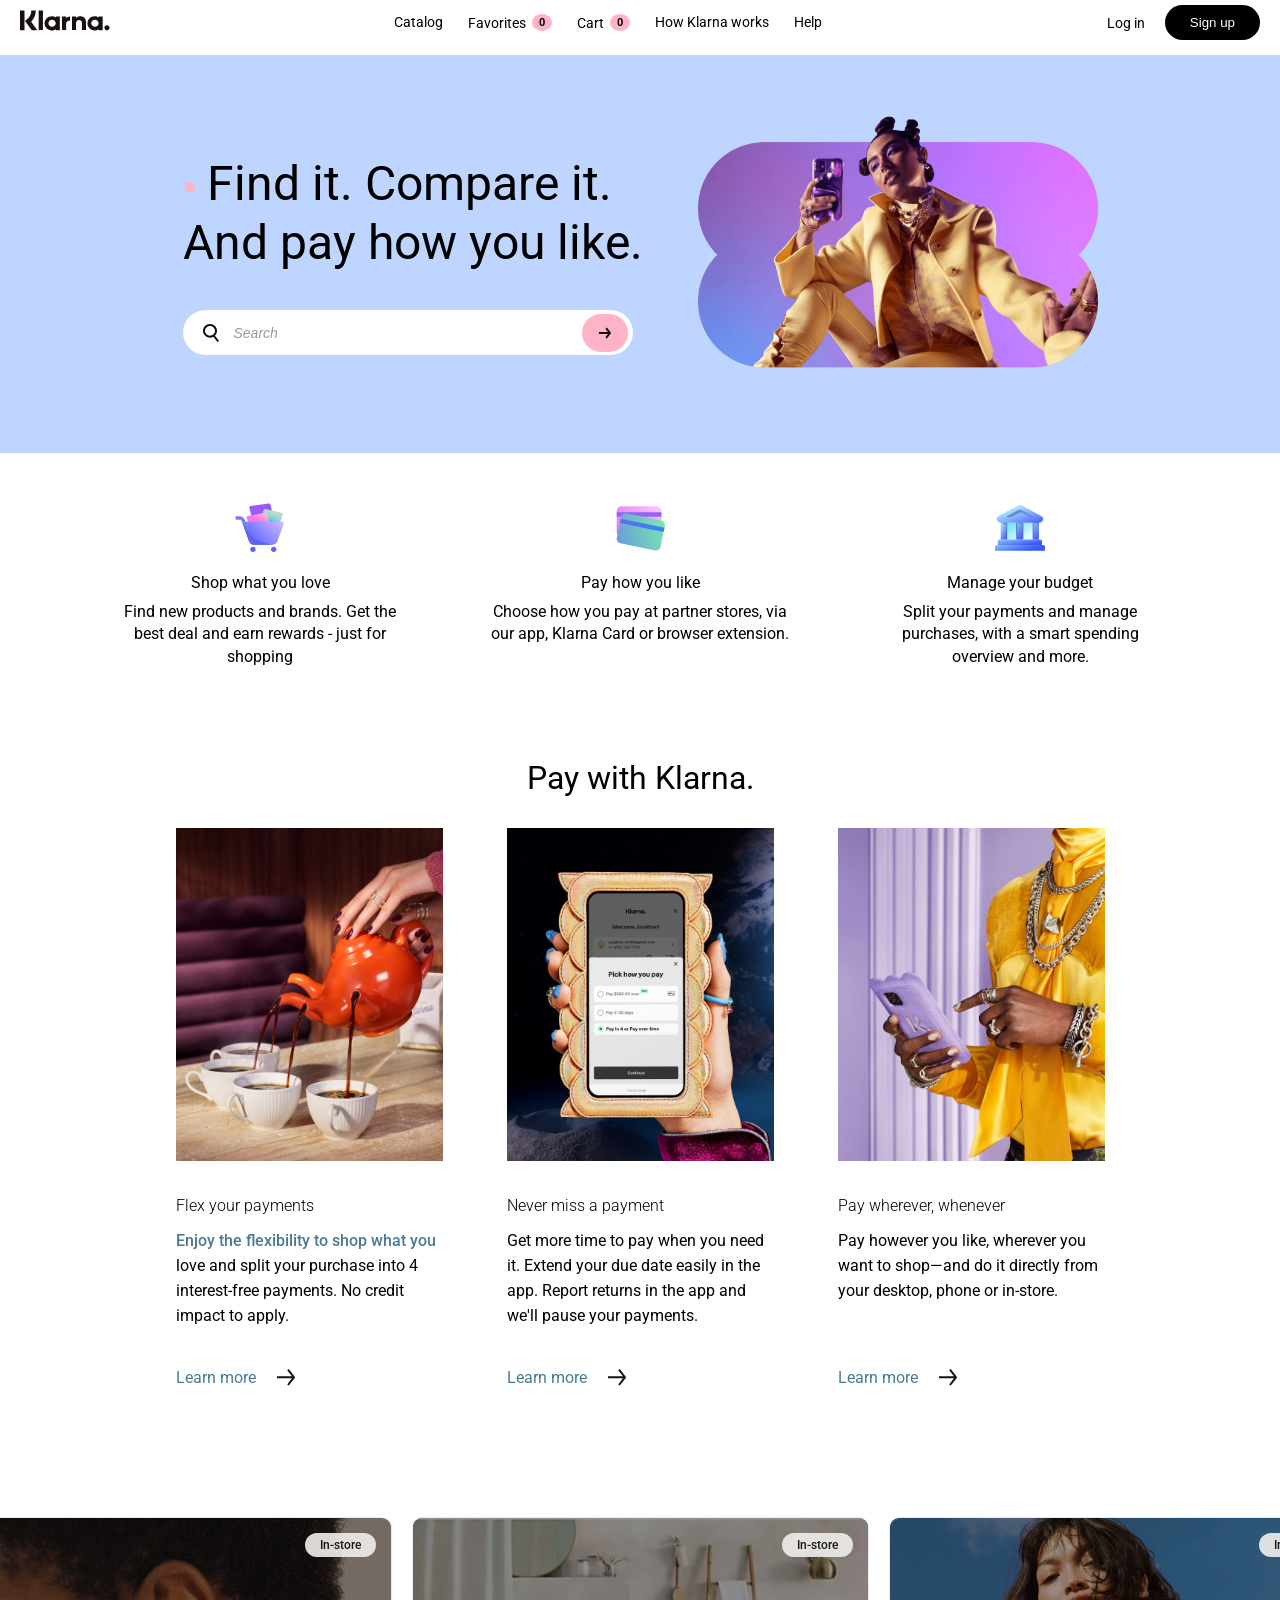
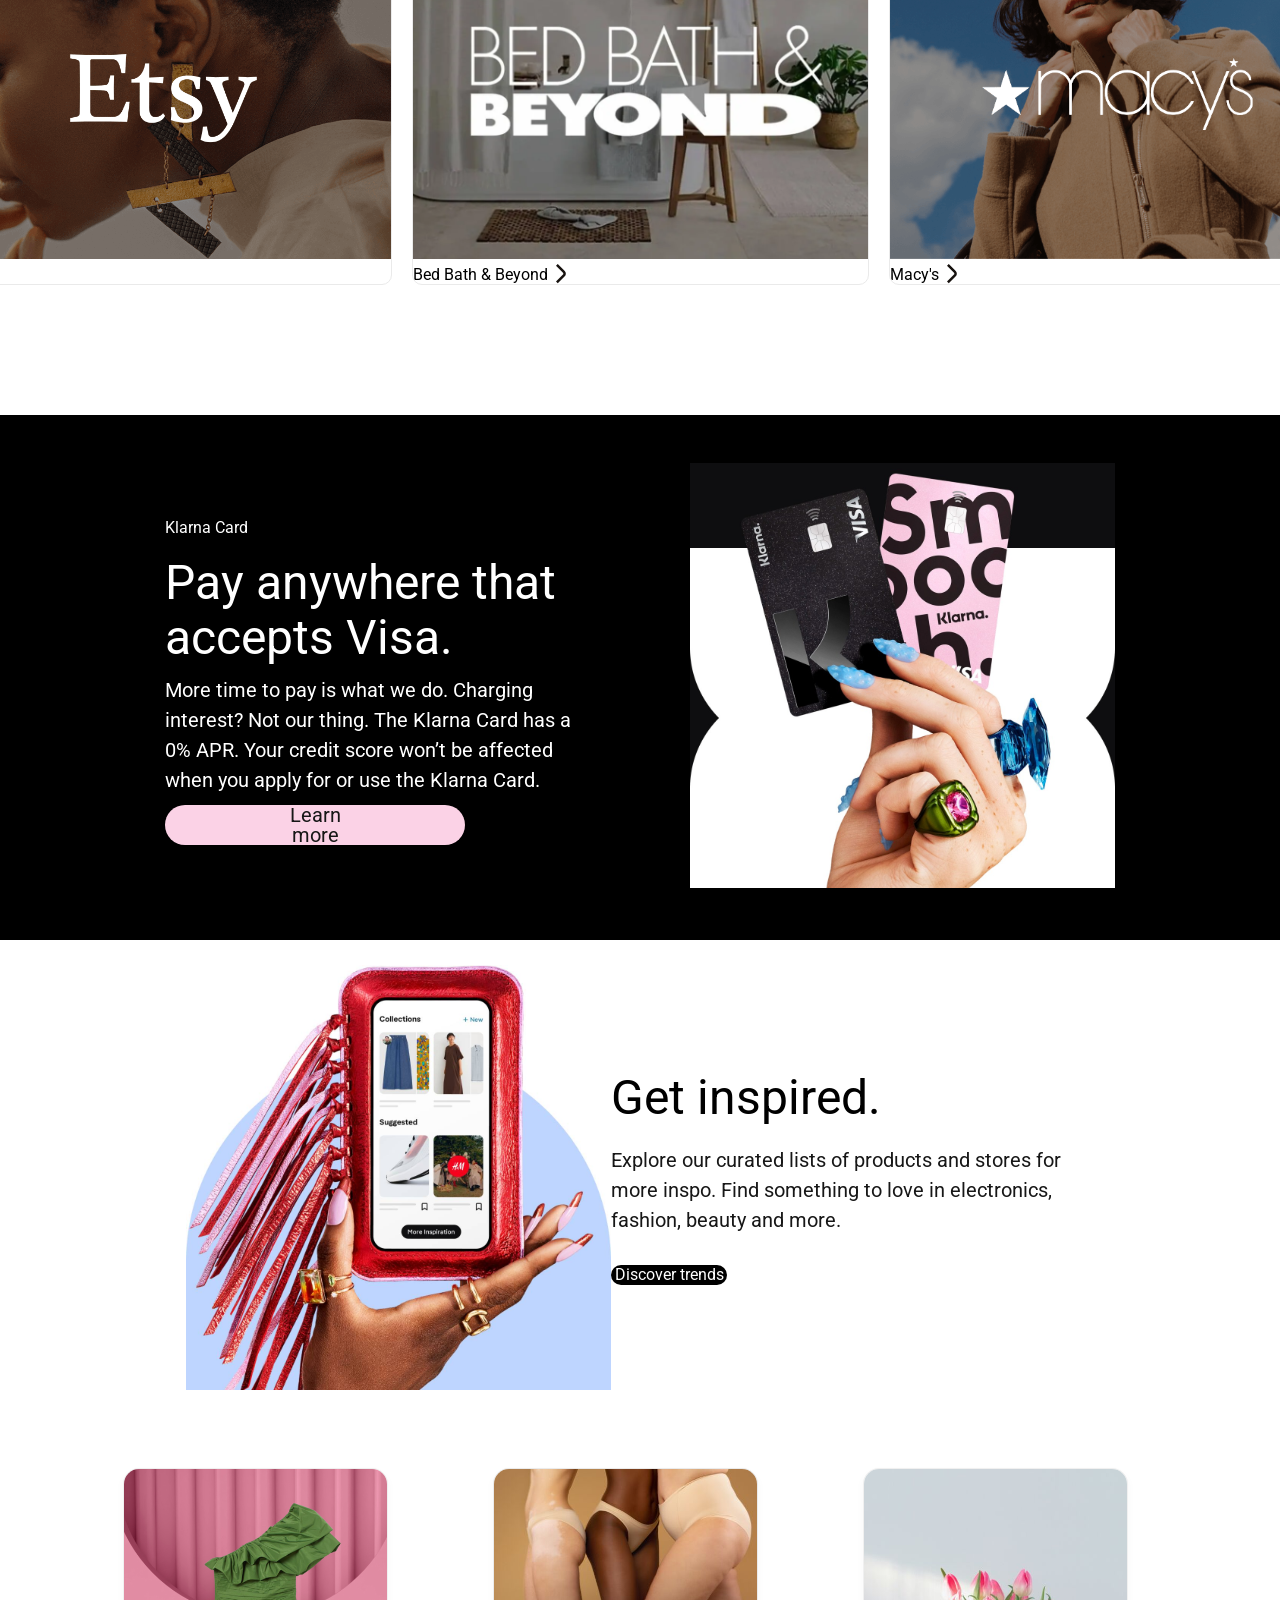
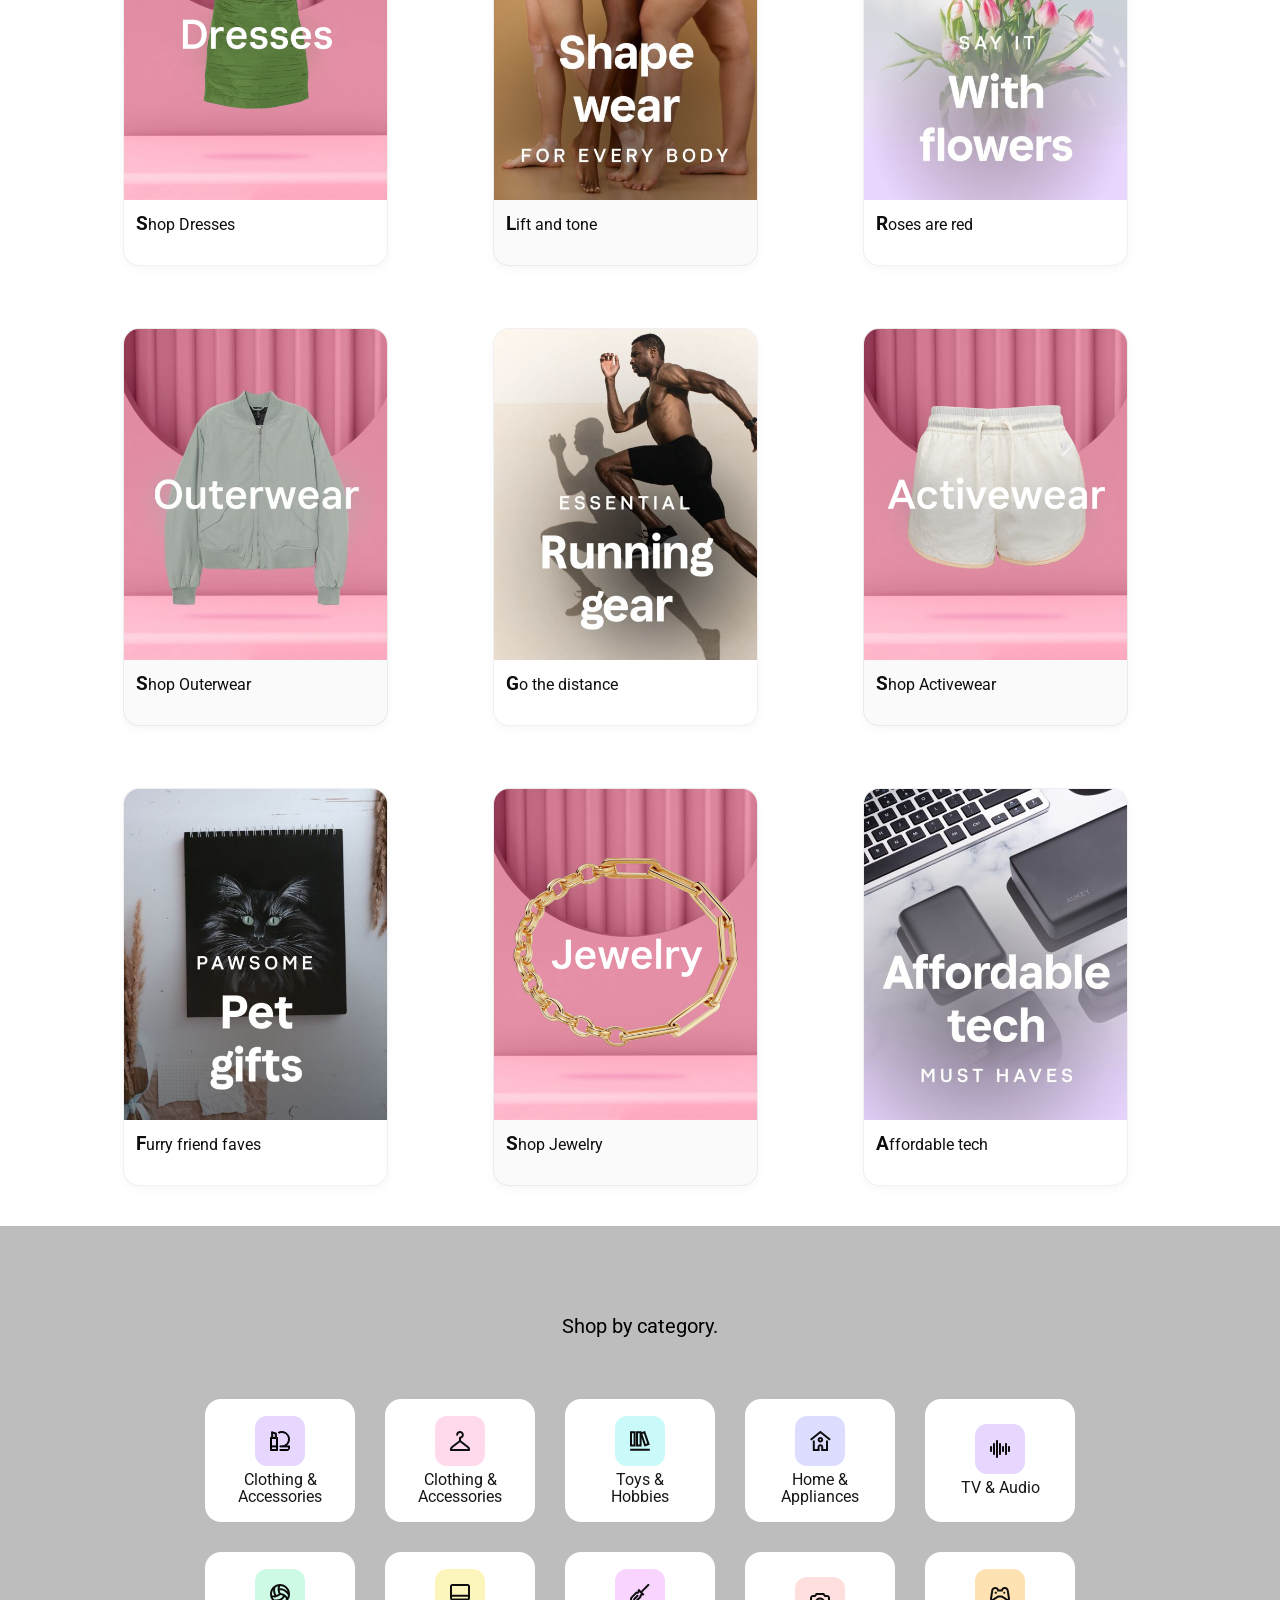
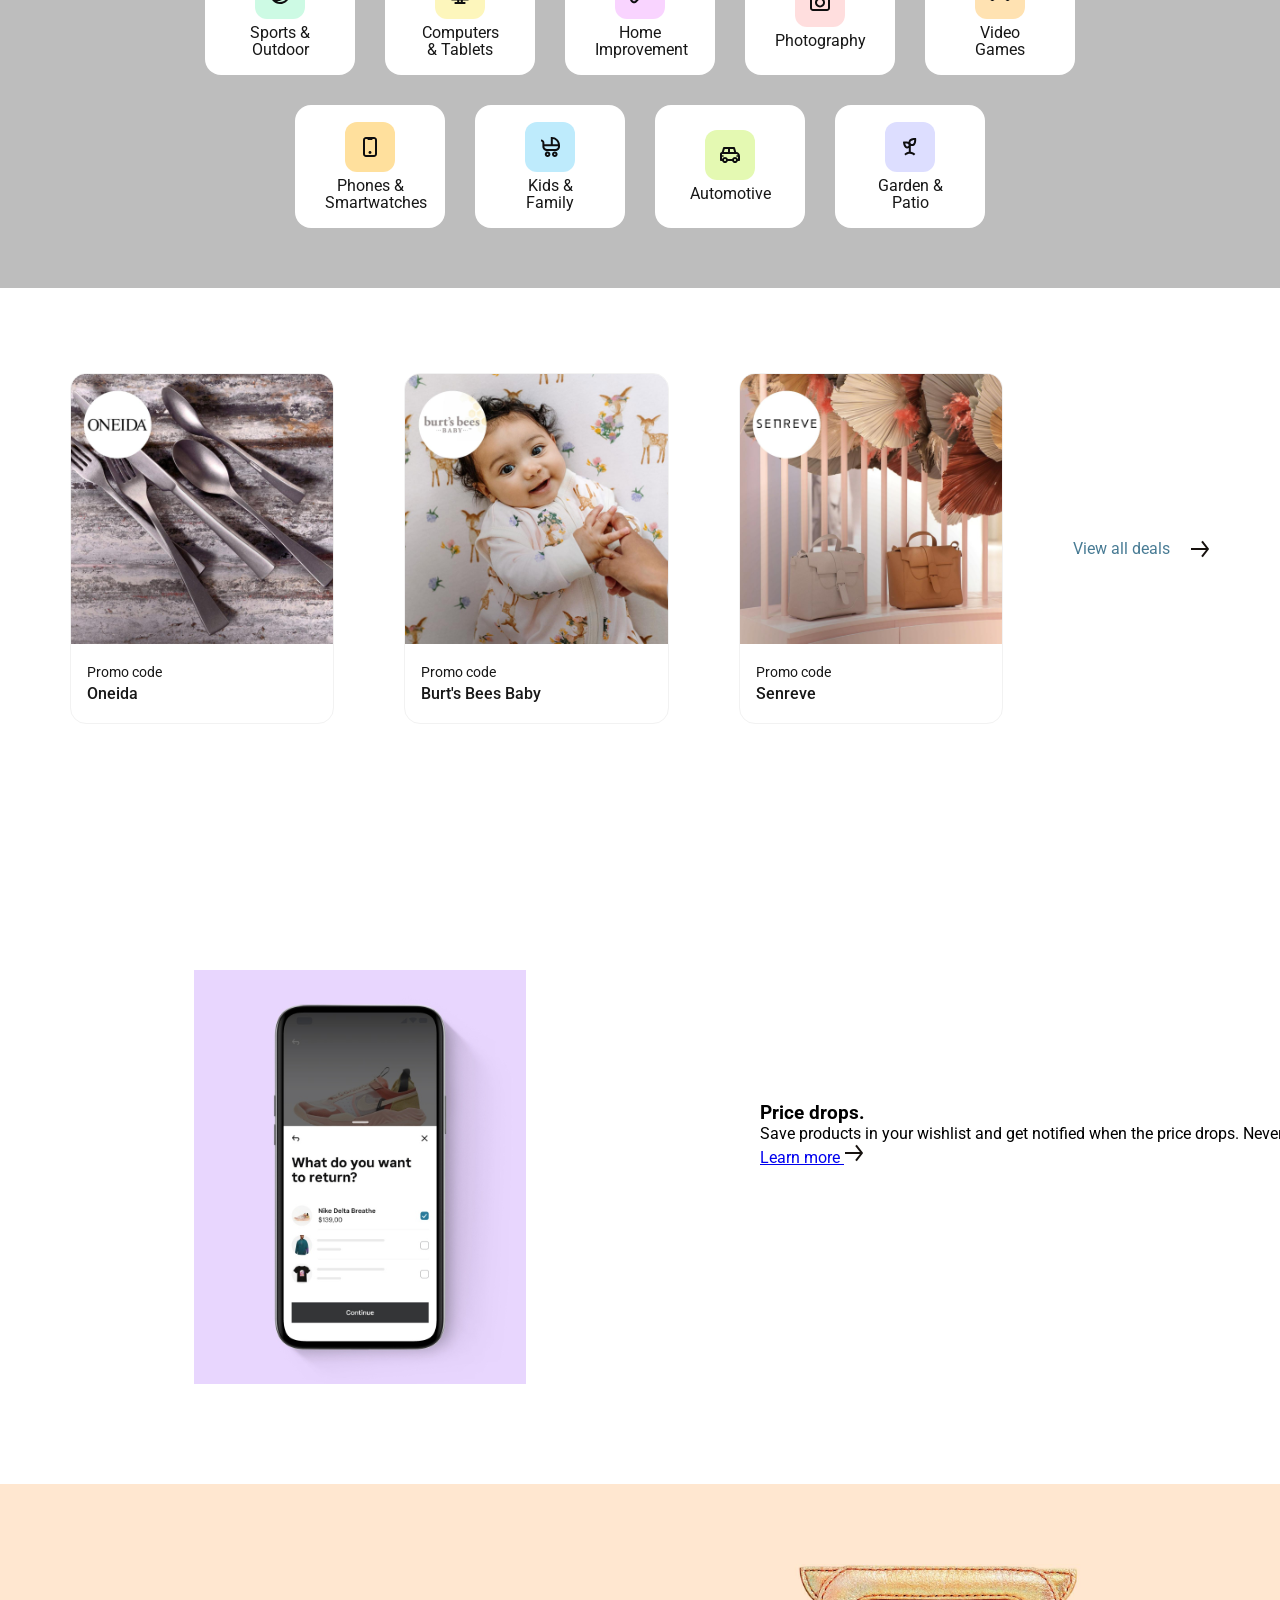
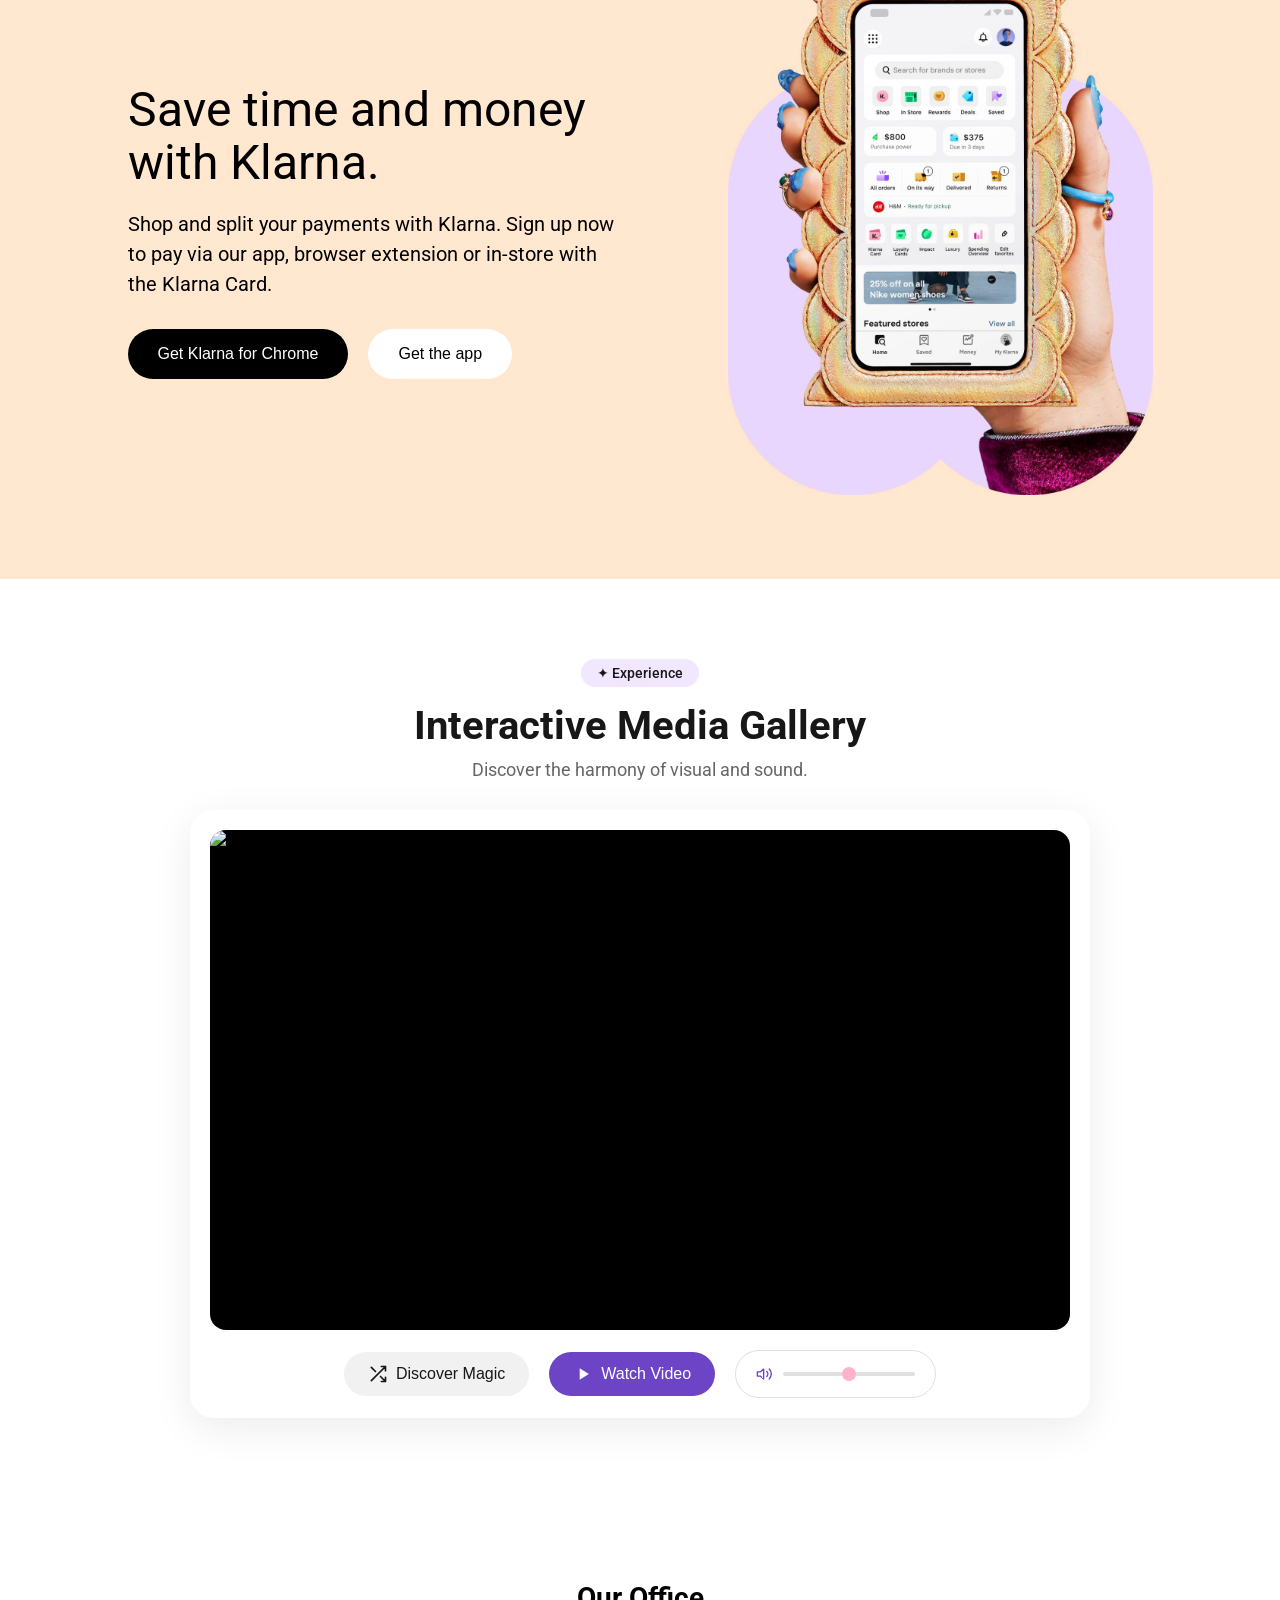
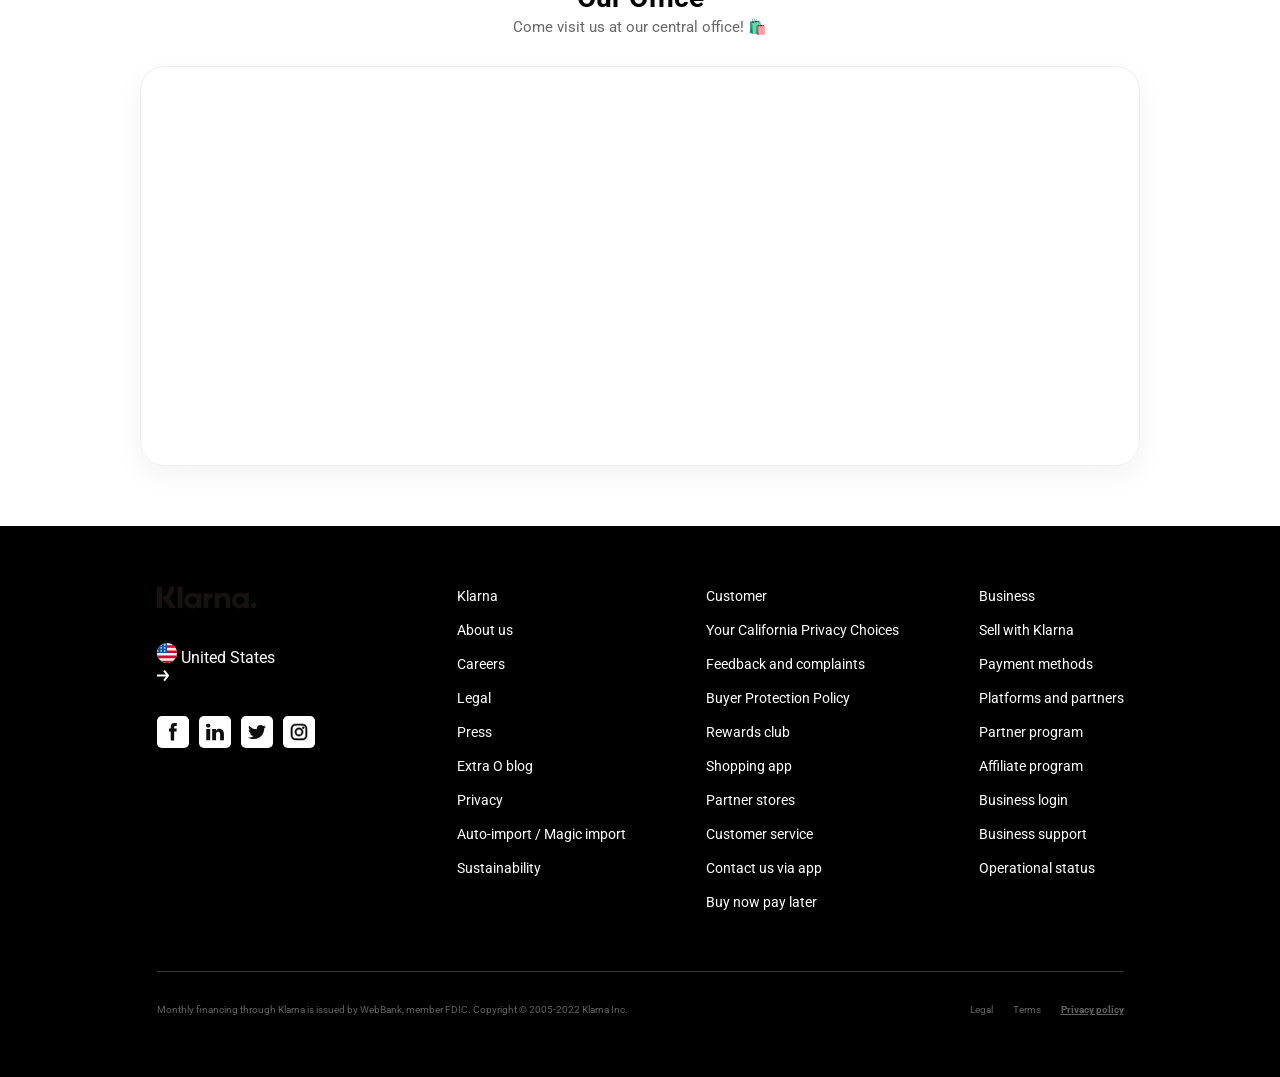
==== commit 0d58771d: "feat: complete lab 9 - preloaders, toasts, modal popups, yandex map, media gallery and burger menu" ====
--- a/admin/admin.html
+++ b/admin/admin.html
@@ -9,25 +9,92 @@
     <link rel="stylesheet" href="../css/desktop.css" />
     <link rel="stylesheet" href="../css/tablet.css" media="screen and (min-width: 769px) and (max-width: 1024px)" />
     <link rel="stylesheet" href="../css/mobile.css" media="screen and (max-width: 768px)" />
-    
-    <!-- Подключаем новый файл со стилями админки -->
     <link rel="stylesheet" href="admin.css" />
     
     <title>Admin Dashboard - Klarna</title>
   </head>
   <body style="font-family: 'Roboto', sans-serif; background-color: #f9f9f9;">
-    <!-- Динамическая шапка -->
     <div id="header-placeholder"></div>
 
-    <main class="admin-dashboard">
+    <main style="padding: 40px 20px; display: flex; flex-direction: column; align-items: center; max-width: 1000px; margin: 0 auto;">
       <h1 style="font-size: 32px; margin: 40px 0; font-weight: 700; color: #171717; text-align: center;">Admin Dashboard</h1>
       
-      <!-- Сетка Дашборда -->
-      <div class="admin-grid">
+      <!-- СЕКЦИЯ 1: УПРАВЛЕНИЕ ТОВАРАМИ -->
+      <div class="admin-card" style="width: 100%;">
           
-          <!-- Левая колонка: Форма добавления/редактирования товара -->
-          <div class="admin-card">
-              <h2 id="form-title">Add New Product</h2>
+          <!-- Шапка таблицы с кнопкой вызова модальной формы добавления -->
+          <div style="display: flex; justify-content: space-between; align-items: center; margin-bottom: 20px; flex-wrap: wrap; gap: 15px;">
+              <h2 style="margin: 0; font-size: 22px;">Product List</h2>
+              <!-- КНОПКА ОТКРЫТИЯ МОДАЛЬНОЙ ФОРМЫ [5] -->
+              <button id="btn-open-form" class="button_hero_11 button_black_11" style="border-radius: 20px; height: 40px; padding: 0 20px; cursor: pointer; font-size: 13px; font-weight: bold;">Add New Product ➕</button>
+          </div>
+
+          <!-- Таблица товаров -->
+          <div class="admin-table-container">
+              <table class="admin-table">
+                  <thead>
+                      <tr>
+                          <th>Img</th>
+                          <th>Name</th>
+                          <th>Price</th>
+                          <th>Actions</th>
+                      </tr>
+                  </thead>
+                  <tbody id="admin-product-list">
+                      <!-- Товары загрузятся сюда -->
+                  </tbody>
+              </table>
+          </div>
+      </div>
+
+      <!-- СЕКЦИЯ 2: УПРАВЛЕНИЕ ОТЗЫВАМИ -->
+      <div class="admin-card" style="width: 100%; margin-top: 30px;">
+          <h2 style="color: #d32f2f;">Manage Feedbacks 💬</h2>
+          
+          <div style="display: flex; flex-wrap: wrap; gap: 15px; margin-bottom: 25px; align-items: center;">
+              <div>
+                  <label for="filter-fb-product" style="font-size: 14px; font-weight: 500; margin-right: 5px; color: #666;">Filter by Product:</label>
+                  <select id="filter-fb-product" style="padding: 10px; border-radius: 8px; border: 1px solid #ccc; cursor: pointer; background: #fff; font-family: 'Roboto', sans-serif; font-size: 14px;">
+                      <option value="all">-- All Products --</option>
+                  </select>
+              </div>
+              <div>
+                  <label for="filter-fb-user" style="font-size: 14px; font-weight: 500; margin-right: 5px; color: #666;">Filter by User:</label>
+                  <select id="filter-fb-user" style="padding: 10px; border-radius: 8px; border: 1px solid #ccc; cursor: pointer; background: #fff; font-family: 'Roboto', sans-serif; font-size: 14px;">
+                      <option value="all">-- All Users --</option>
+                  </select>
+              </div>
+          </div>
+
+          <div class="admin-table-container">
+              <table class="admin-table">
+                  <thead>
+                      <tr>
+                          <th>User</th>
+                          <th>Product</th>
+                          <th>Feedback Text</th>
+                          <th>Date</th>
+                          <th>Actions</th>
+                      </tr>
+                  </thead>
+                  <tbody id="admin-feedback-list">
+                      <!-- Отзывы загрузятся сюда -->
+                  </tbody>
+              </table>
+          </div>
+      </div>
+
+      <!-- ==================================================================== -->
+      <!-- НОВОЕ: МОДАЛЬНОЕ ОКНО С ФОРМОЙ ДОБАВЛЕНИЯ/РЕДАКТИРОВАНИЯ ТОВАРА [2] -->
+      <!-- ==================================================================== -->
+      <div id="admin-modal" class="modal-overlay" style="display: none; position: fixed; top: 0; left: 0; width: 100%; height: 100%; background: rgba(0,0,0,0.6); z-index: 100000; justify-content: center; align-items: center; padding: 20px; box-sizing: border-box; backdrop-filter: blur(5px);">
+          <div class="modal-content" style="background: #fff; border-radius: 24px; padding: 40px 30px 30px 30px; max-width: 500px; width: 100%; position: relative; box-shadow: 0 15px 50px rgba(0,0,0,0.15); max-height: 90vh; overflow-y: auto;">
+              
+              <!-- Крестик закрытия -->
+              <button id="modal-close-form" style="position: absolute; top: 15px; right: 20px; background: none; border: none; font-size: 32px; cursor: pointer; color: #888; transition: 0.3s;" onmouseover="this.style.color='#000'" onmouseout="this.style.color='#888'">&times;</button>
+              
+              <!-- Сама форма внутри модалки -->
+              <h2 id="form-title" style="font-size: 22px; font-weight: 700; margin-bottom: 25px; color: #171717; text-align: left;">Add New Product</h2>
               <form id="product-form" novalidate>
                   <input type="hidden" id="prod-id">
                   
@@ -82,69 +149,9 @@
                   <button type="button" id="btn-cancel-edit" class="button_hero_11 button_white_11" style="width: 100%; border-radius: 50px; margin-top: 10px; display: none; border: 1px solid #ccc;">Cancel Edit</button>
               </form>
           </div>
-
-          <!-- Правая колонка: Список товаров -->
-          <div class="admin-card">
-              <h2>Product List</h2>
-              <div class="admin-table-container">
-                  <table class="admin-table">
-                      <thead>
-                          <tr>
-                              <th>Img</th>
-                              <th>Name</th>
-                              <th>Price</th>
-                              <th>Actions</th>
-                          </tr>
-                      </thead>
-                      <tbody id="admin-product-list">
-                          <!-- Товары загрузятся сюда -->
-                      </tbody>
-                  </table>
-              </div>
-          </div>
-      </div>
-
-      <!-- СЕКЦИЯ 2: УПРАВЛЕНИЕ ОТЗЫВАМИ -->
-      <div class="admin-card" style="width: 100%; margin-top: 30px;">
-          <h2 style="color: #d32f2f;">Manage Feedbacks 💬</h2>
-          
-          <!-- Фильтры отзывов -->
-          <div style="display: flex; flex-wrap: wrap; gap: 15px; margin-bottom: 25px; align-items: center;">
-              <div>
-                  <label for="filter-fb-product" style="font-size: 14px; font-weight: 500; margin-right: 5px; color: #666;">Filter by Product:</label>
-                  <select id="filter-fb-product" style="padding: 10px; border-radius: 8px; border: 1px solid #ccc; cursor: pointer; background: #fff; font-family: 'Roboto', sans-serif; font-size: 14px;">
-                      <option value="all">-- All Products --</option>
-                  </select>
-              </div>
-              <div>
-                  <label for="filter-fb-user" style="font-size: 14px; font-weight: 500; margin-right: 5px; color: #666;">Filter by User:</label>
-                  <select id="filter-fb-user" style="padding: 10px; border-radius: 8px; border: 1px solid #ccc; cursor: pointer; background: #fff; font-family: 'Roboto', sans-serif; font-size: 14px;">
-                      <option value="all">-- All Users --</option>
-                  </select>
-              </div>
-          </div>
-
-          <!-- Таблица отзывов -->
-          <div class="admin-table-container">
-              <table class="admin-table">
-                  <thead>
-                      <tr>
-                          <th>User</th>
-                          <th>Product</th>
-                          <th>Feedback Text</th>
-                          <th>Date</th>
-                          <th>Actions</th>
-                      </tr>
-                  </thead>
-                  <tbody id="admin-feedback-list">
-                      <!-- Отзывы загрузятся сюда -->
-                  </tbody>
-              </table>
-          </div>
       </div>
     </main>
 
-    <!-- Динамический футер -->
     <div id="footer-placeholder"></div>
 
     <script src="../components.js"></script>
--- a/css/base.css
+++ b/css/base.css
@@ -1,3 +1,6 @@
+html {
+    scroll-behavior: smooth; /* Это заставит весь сайт плавно скроллиться к якорям */
+}
 
 .header__burger {
     display: none; 
@@ -93,4 +96,28 @@
     0% { transform: scale(1); }
     50% { transform: scale(1.2); }
     100% { transform: scale(1); }  
+}
+.mobile-menu, 
+.mobile-menu-overlay {
+    display: none;
+}
+
+/* base.css */
+
+/* Стили для анимированного бейджика-счетчика */
+.nav-badge {
+    background-color: #ffb3c7; /* Розовый Klarna */
+    color: #000;
+    border-radius: 50%;
+    padding: 2px 7px;
+    font-size: 11px;
+    font-weight: bold;
+    margin-left: 6px;
+    display: inline-block;
+    transition: transform 0.3s cubic-bezier(0.175, 0.885, 0.32, 1.275); /* Пружинный эффект */
+}
+
+/* Класс bump будет временно вешаться через JS при изменении цифры */
+.nav-badge.bump {
+    transform: scale(1.4);
 }
--- a/css/mobile.css
+++ b/css/mobile.css
@@ -574,4 +574,122 @@
     gap: 15px 25px;
     width: auto !important;  
     height: auto !important;
+}
+/*-------------------------------------------*/
+/*------------ АНИМАЦИЯ БУРГЕР-МЕНЮ ---------*/
+/*-------------------------------------------*/
+
+/* Сама кнопка бургера (позиционируем повыше, чтобы была видна поверх меню) */
+.header__burger {
+    position: relative;
+    z-index: 99999 !important;
+    transition: transform 0.4s cubic-bezier(0.86, 0, 0.07, 1);
+}
+
+/* 1. Плавный поворот всей иконки на 90 градусов при активации */
+.header__burger.active {
+    transform: rotate(90deg);
+}
+
+.header__burger span {
+    transition: all 0.4s cubic-bezier(0.86, 0, 0.07, 1);
+}
+
+/* Превращаем полоски в крестик "Х" */
+/* Верхняя полоска поворачивается на 45 градусов вниз */
+.header__burger.active span:nth-child(1) {
+    transform: translateY(8px) rotate(45deg);
+}
+/* Средняя уходит влево и растворяется */
+.header__burger.active span:nth-child(2) {
+    opacity: 0;
+    transform: translateX(-15px);
+}
+/* Нижняя поворачивается на 45 градусов вверх */
+.header__burger.active span:nth-child(3) {
+    transform: translateY(-8px) rotate(-45deg);
+}
+
+/* ВЫДВИЖНАЯ МЕНЮ-ПАНЕЛЬ */
+.mobile-menu {
+    position: fixed;
+    top: 0;
+    right: 0;
+    width: 280px; /* Ширина выдвижного меню */
+    height: 100%;
+    background-color: #ffffff;
+    z-index: 99998 !important; /* На один уровень ниже кнопки бургера */
+    padding: 100px 30px 40px 30px;
+    box-sizing: border-box;
+    box-shadow: -10px 0 30px rgba(0,0,0,0.05);
+    
+    /* 2. Плавное выдвижение: сдвигаем панель вправо за экран на 100% */
+    transform: translateX(100%);
+    transition: transform 0.4s cubic-bezier(0.86, 0, 0.07, 1);
+}
+
+/* Когда меню активно, возвращаем его в нормальное положение */
+.mobile-menu.active {
+    transform: translateX(0);
+}
+
+/* Ссылки внутри мобильного меню */
+.mobile-menu__nav {
+    display: flex;
+    flex-direction: column;
+    gap: 30px;
+    text-align: left;
+}
+
+.mobile-menu__nav a {
+    color: #171717;
+    font-size: 20px;
+    font-weight: 500;
+    text-decoration: none;
+    font-family: 'Roboto', sans-serif;
+    transition: color 0.3s;
+}
+
+.mobile-menu__nav a:hover {
+    color: #ffb3c7;
+}
+
+/* ЗАТЕМНЕНИЕ ЗАДНЕГО ФОНА */
+.mobile-menu-overlay {
+    position: fixed;
+    top: 0;
+    left: 0;
+    width: 100%;
+    height: 100%;
+    background-color: rgba(0, 0, 0, 0.5); /* Полупрозрачный черный */
+    z-index: 99997 !important; /* Самый нижний слой */
+    
+    /* Изначально скрыто */
+    opacity: 0;
+    visibility: hidden;
+    transition: opacity 0.4s ease, visibility 0.4s ease;
+}
+
+/* Плавное проявление затемнения */
+.mobile-menu-overlay.active {
+    opacity: 1;
+    visibility: visible;
+}
+
+/* mobile.css */
+
+.mobile-menu {
+    display: block !important; /* Принудительно показываем только на мобилках */
+    position: fixed;
+    top: 0;
+    right: 0;
+    /* ... остальные твои стили без изменений ... */
+}
+
+.mobile-menu-overlay {
+    display: block !important; /* Принудительно показываем только на мобилках */
+    position: fixed;
+    top: 0;
+    left: 0;
+    /* ... остальные твои стили без изменений ... */
 }
